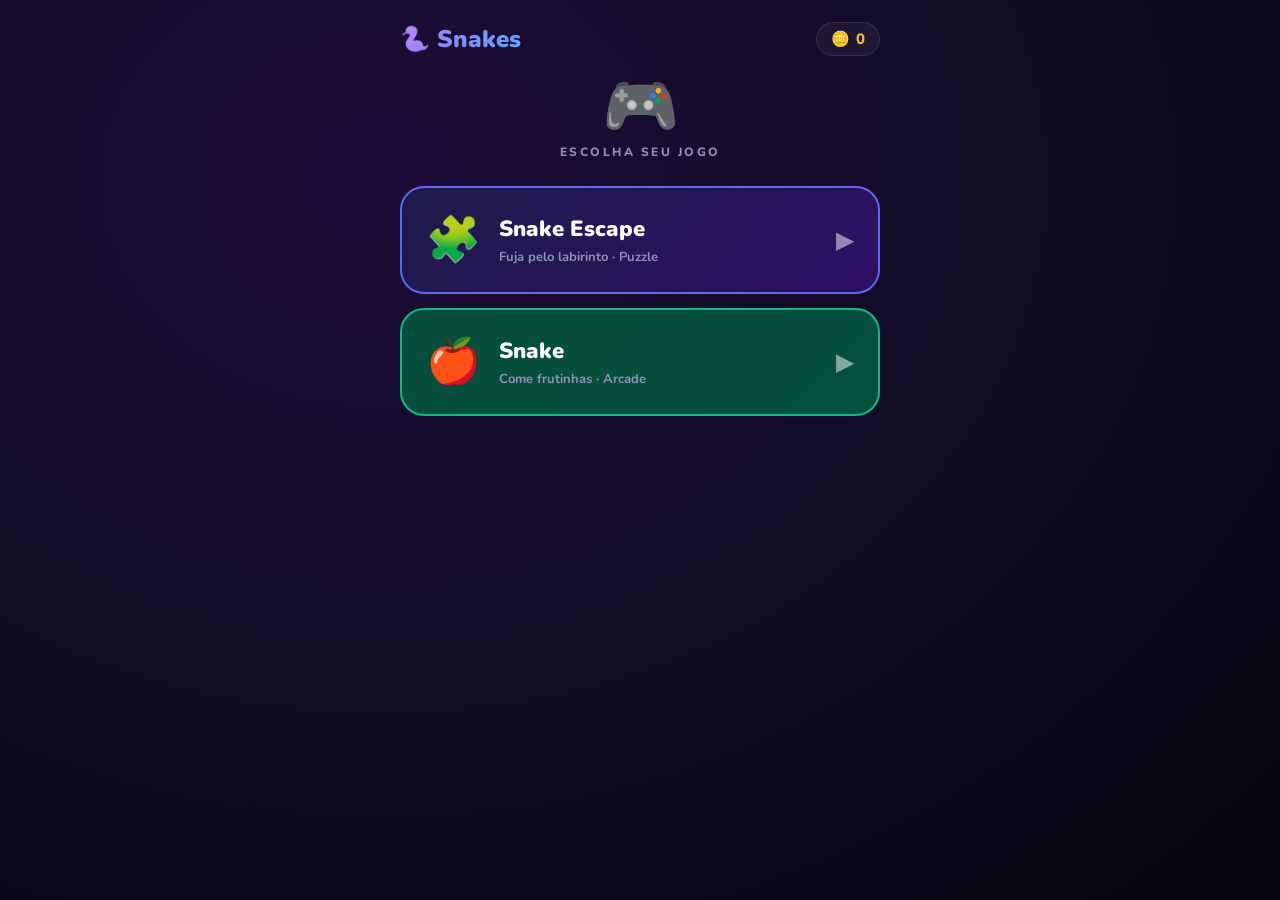
==== index.html @ 13ee48d3 "Add home screen + classic Snake arcade game New home screen with two game banners (Snake Escape puzz" ====
<!DOCTYPE html>
<html lang="pt-BR">
<head>
<meta charset="UTF-8">
<meta name="viewport" content="width=device-width, initial-scale=1, user-scalable=no">
<title>Snakes</title>
<link rel="preconnect" href="https://fonts.googleapis.com">
<link rel="stylesheet" href="https://fonts.googleapis.com/css2?family=Nunito:wght@700;800;900&display=swap">
<style>
*{margin:0;padding:0;box-sizing:border-box;-webkit-tap-highlight-color:transparent}
body{
  background:#0d0b1e;color:#fff;
  font-family:'Nunito',sans-serif;
  height:100dvh;display:flex;flex-direction:column;
  align-items:center;justify-content:flex-start;
  overflow:hidden;user-select:none;
}

/* ── HUD ──────────────────────────────────────────────────── */
#hud{
  width:100%;max-width:520px;
  display:flex;align-items:center;justify-content:space-between;
  padding:14px 18px 6px;
  background:linear-gradient(180deg,rgba(0,0,0,.35) 0%,transparent 100%);
}
#phase-lbl{font-size:13px;color:#9090b8;letter-spacing:1px;text-transform:uppercase;font-weight:800}
#phase-lbl b{color:#fff;font-size:18px;font-weight:900}
#timer-col{display:flex;flex-direction:column;align-items:center;gap:4px}
#timer{
  font-size:30px;font-weight:900;font-variant-numeric:tabular-nums;
  letter-spacing:2px;transition:color .3s;
  text-shadow:0 0 20px currentColor;
}
#timer.red{color:#e94560;animation:blink .5s infinite alternate}
@keyframes blink{to{opacity:.4}}
#tbar-bg{width:90px;height:5px;background:#ffffff18;border-radius:3px;overflow:hidden}
#tbar{height:5px;background:linear-gradient(90deg,#e94560,#ff6b6b);border-radius:3px;width:100%;transition:width 1s linear,background .5s;box-shadow:0 0 8px #e9456080}
.hud-btns{display:flex;gap:6px;align-items:center;}
.hud-btn{
  background:#ffffff0d;border:1.5px solid #ffffff18;color:#9090b8;
  border-radius:50%;width:38px;height:38px;font-size:17px;cursor:pointer;
  display:flex;align-items:center;justify-content:center;
  transition:all .15s;backdrop-filter:blur(4px);
}
.hud-btn:hover{background:#ffffff22;color:#fff;border-color:#ffffff44;}
.hud-btn:active{transform:scale(.88);}
#btn-restart:active{transform:rotate(-30deg) scale(.88);}
#btn-hint.on{background:#f39c12;border-color:#f39c12;color:#fff;box-shadow:0 0 12px #f39c1288;}

#canvas-wrap{
  flex:1;display:flex;align-items:center;justify-content:center;
  width:100%;padding:6px 12px 8px;
}
canvas{display:block;touch-action:none;border-radius:18px;box-shadow:0 8px 40px rgba(0,0,0,.6);}

/* ── Overlays ─────────────────────────────────────────────── */
.ov{
  position:fixed;inset:0;
  background:radial-gradient(ellipse at center,#1a1040ee 0%,#0a0818ee 100%);
  backdrop-filter:blur(12px);
  display:flex;flex-direction:column;align-items:center;justify-content:center;
  gap:14px;z-index:9;opacity:0;pointer-events:none;transition:opacity .35s;
}
.ov.show{opacity:1;pointer-events:all}
.ov-card{
  background:linear-gradient(145deg,#1e1a35,#141228);
  border:1px solid #ffffff14;border-radius:24px;
  padding:28px 36px;display:flex;flex-direction:column;align-items:center;gap:12px;
  box-shadow:0 20px 60px rgba(0,0,0,.5);min-width:260px;
}
.ov h2{font-size:36px;font-weight:900;text-shadow:0 2px 20px rgba(255,255,255,.2)}
.ov p{color:#9090b8;font-size:15px;font-weight:700}
.btn{
  background:linear-gradient(135deg,#e94560,#c73652);color:#fff;border:none;border-radius:30px;
  padding:13px 36px;font-size:16px;font-weight:800;letter-spacing:.5px;
  cursor:pointer;transition:transform .12s,box-shadow .15s;
  box-shadow:0 4px 20px #e9456055;
}
.btn:hover{box-shadow:0 6px 28px #e9456088;}
.btn:active{transform:scale(.94);}
.btn-gold{background:linear-gradient(135deg,#f39c12,#e67e22);box-shadow:0 4px 20px #f39c1255;}
.btn-gold:hover{box-shadow:0 6px 28px #f39c1288;}
.btn-ghost{
  background:#ffffff0d;border:1.5px solid #ffffff18;color:#9090b8;
  box-shadow:none;padding:11px 32px;
}
.btn-ghost:hover{background:#ffffff1a;color:#fff;}
#stars{font-size:40px;letter-spacing:8px;filter:drop-shadow(0 0 8px #f39c12);}
#win-coins-earned{font-size:22px;font-weight:900;color:#f39c12;min-height:28px;text-shadow:0 0 16px #f39c1288;}

/* ── Map Screen ─────────────────────────────────────────── */
#screen-map{
  position:fixed;inset:0;z-index:100;
  background:radial-gradient(ellipse at 25% 15%,#1e0d3a 0%,#0d0b1e 55%,#080612 100%);
  display:flex;flex-direction:column;overflow:hidden;
  transition:opacity .3s;
}
#screen-map.hidden{opacity:0;pointer-events:none;}
#map-header{
  display:flex;align-items:center;justify-content:space-between;
  padding:22px 20px 10px;flex-shrink:0;
}
#map-header h1{
  font-size:22px;font-weight:900;letter-spacing:1px;
  background:linear-gradient(135deg,#c084fc,#818cf8,#60a5fa);
  -webkit-background-clip:text;-webkit-text-fill-color:transparent;background-clip:text;
}
#coins-hud{
  display:flex;align-items:center;gap:6px;
  font-size:15px;font-weight:800;color:#fbbf24;
  background:#ffffff0d;border:1.5px solid #ffffff18;
  border-radius:20px;padding:6px 14px;backdrop-filter:blur(8px);
}
/* ── Phase cards (vertical stack) ───────────────────────── */
#map-phases{
  flex:1;display:flex;flex-direction:column;align-items:center;
  justify-content:flex-end;padding:8px 20px 0;gap:10px;overflow:hidden;
}

/* Current phase — big card */
.pc-current{
  width:100%;border-radius:22px;padding:24px 24px 20px;
  display:flex;align-items:center;gap:20px;
  border:2px solid transparent;position:relative;
  cursor:pointer;transition:transform .12s,box-shadow .2s;
  flex-shrink:0;
}
.pc-current:active{transform:scale(.97);}

/* Locked phases — smaller cards */
.pc-locked{
  width:94%;border-radius:18px;padding:16px 20px;
  display:flex;align-items:center;gap:16px;
  border:1.5px solid #ffffff0e;position:relative;
  background:#ffffff05;backdrop-filter:blur(4px);
  flex-shrink:0;opacity:.6;
}
.pc-locked2{width:88%;opacity:.35;}

/* Type colors */
.pc-sq{background:linear-gradient(135deg,#1e1b4b,#2e1065);border-color:#6366f1;}
.pc-sq.pc-current{box-shadow:0 0 32px #6366f144,0 12px 40px rgba(0,0,0,.5);}
.pc-hx{background:linear-gradient(135deg,#064e3b,#065040);border-color:#10b981;}
.pc-hx.pc-current{box-shadow:0 0 32px #10b98144,0 12px 40px rgba(0,0,0,.5);}
.pc-hxp{background:linear-gradient(135deg,#451a03,#713f12);border-color:#f97316;}
.pc-hxp.pc-current{box-shadow:0 0 32px #f9731644,0 12px 40px rgba(0,0,0,.5);}
.pc-tri{background:linear-gradient(135deg,#3b1f00,#5c3008);border-color:#d97706;}
.pc-tri.pc-current{border-color:#fbbf24;box-shadow:0 0 32px #fbbf2444,0 12px 40px rgba(0,0,0,.5);}
.pc-oct{background:linear-gradient(135deg,#042030,#063048);border-color:#0891b2;}
.pc-oct.pc-current{border-color:#22d3ee;box-shadow:0 0 32px #22d3ee44,0 12px 40px rgba(0,0,0,.5);}
.pc-ring{background:linear-gradient(135deg,#2d0a3e,#4a0f5e);border-color:#a855f7;}
.pc-ring.pc-current{border-color:#d946ef;box-shadow:0 0 32px #d946ef44,0 12px 40px rgba(0,0,0,.5);}
.pc-ring.pc-current{--glow:#d946ef55;animation:pcPulse 3s ease-in-out infinite;}

.pc-num{
  font-size:52px;font-weight:900;line-height:1;opacity:.95;
  text-shadow:0 2px 12px rgba(0,0,0,.4);flex-shrink:0;width:72px;text-align:center;
}
.pc-locked .pc-num,.pc-locked2 .pc-num{font-size:36px;width:52px;}
.pc-info{flex:1;display:flex;flex-direction:column;gap:6px;}
.pc-label{font-size:11px;font-weight:800;letter-spacing:2px;text-transform:uppercase;opacity:.6;}
.pc-name{font-size:20px;font-weight:900;}
.pc-locked .pc-name,.pc-locked2 .pc-name{font-size:16px;}
.pc-stars{font-size:16px;letter-spacing:4px;}
.pc-stars .s-on{color:#fbbf24;filter:drop-shadow(0 0 4px #fbbf24);}
.pc-stars .s-off{color:#ffffff18;}
.pc-chest{font-size:16px;margin-left:4px;filter:drop-shadow(0 0 4px #fbbf24);}
.pc-lock-icon{font-size:28px;opacity:.5;flex-shrink:0;}
.pc-type-badge{
  position:absolute;top:12px;right:14px;
  font-size:9px;font-weight:800;letter-spacing:2px;text-transform:uppercase;
  opacity:.4;
}

/* pulse on current */
@keyframes pcPulse{
  0%,100%{box-shadow:0 0 32px var(--glow),0 12px 40px rgba(0,0,0,.5)}
  50%{box-shadow:0 0 48px var(--glow),0 16px 48px rgba(0,0,0,.6)}
}
.pc-sq.pc-current{--glow:#6366f155;animation:pcPulse 3s ease-in-out infinite;}
.pc-hx.pc-current{--glow:#10b98155;animation:pcPulse 3s ease-in-out infinite;}
.pc-hxp.pc-current{--glow:#f9731655;animation:pcPulse 3s ease-in-out infinite;}
.pc-tri.pc-current{--glow:#fbbf2455;animation:pcPulse 3s ease-in-out infinite;}
.pc-oct.pc-current{--glow:#22d3ee55;animation:pcPulse 3s ease-in-out infinite;}

/* ── Play button ─────────────────────────────────────────── */
#btn-play-map{
  flex-shrink:0;width:calc(100% - 40px);max-width:480px;
  margin:10px 0 0;
  font-size:20px;font-weight:900;letter-spacing:2px;
  padding:16px;border-radius:20px;
  background:linear-gradient(135deg,#6366f1,#8b5cf6);
  box-shadow:0 4px 24px #6366f155;
  border:none;color:#fff;cursor:pointer;
  transition:transform .12s,box-shadow .15s;
  text-transform:uppercase;
}
#btn-play-map:active{transform:scale(.96);}
#btn-play-map:hover{box-shadow:0 6px 32px #6366f188;}

/* ── Hotbar placeholder ──────────────────────────────────── */
#map-hotbar{
  flex-shrink:0;height:70px;width:100%;
  display:flex;align-items:center;justify-content:center;gap:16px;
  padding:0 20px;
  border-top:1px solid #ffffff0c;
  background:#ffffff04;
}
.hotbar-btn{
  display:flex;flex-direction:column;align-items:center;gap:3px;
  cursor:pointer;opacity:.5;transition:opacity .15s;
  background:none;border:none;color:#fff;
}
.hotbar-btn:active{opacity:.8;}
.hotbar-btn .hb-icon{font-size:22px;}
.hotbar-btn .hb-label{font-size:9px;font-weight:700;letter-spacing:1px;text-transform:uppercase;}

/* ── Shop ─────────────────────────────────────────────────── */
#map-shop{display:none;} /* hidden for now, will be in hotbar */
.shop-row{display:flex;gap:10px;}
.shop-item{
  flex:1;border-radius:14px;padding:10px 8px;
  display:flex;flex-direction:column;align-items:center;gap:3px;
  cursor:pointer;border:1.5px solid #ffffff14;
  background:#ffffff08;
  transition:border-color .15s,transform .12s,box-shadow .15s;
}
.shop-item:active{transform:scale(.91);}
.shop-item.affordable{border-color:#fbbf24;box-shadow:0 0 12px #fbbf2433;}
.shop-item.broke{opacity:.35;cursor:default;pointer-events:none;}
.si-icon{font-size:20px;}
.si-name{font-size:10px;color:#9090b8;text-align:center;font-weight:700;}
.si-price{font-size:13px;font-weight:800;color:#fbbf24;}

/* ── Chest overlay ───────────────────────────────────────── */
#ov-chest{z-index:200;}
#chest-box{
  background:linear-gradient(145deg,#1e1a35,#141228);
  border:1px solid #ffffff14;border-radius:24px;
  padding:30px 44px 26px;display:flex;flex-direction:column;
  align-items:center;gap:12px;min-width:250px;
  box-shadow:0 24px 64px rgba(0,0,0,.6);
}
#chest-anim{font-size:72px;animation:chestPop .6s cubic-bezier(.175,.885,.32,1.275);}
@keyframes chestPop{
  0%{transform:scale(.15) rotate(-20deg);opacity:0}
  65%{transform:scale(1.2) rotate(8deg)}
  100%{transform:scale(1) rotate(0)}
}
#chest-reward{font-size:30px;font-weight:900;color:#fbbf24;text-shadow:0 0 20px #fbbf2488;}
#chest-sub{font-size:14px;color:#9090b8;font-weight:700;}

/* ── Coins in HUD ────────────────────────────────────────── */
#coins-game{font-size:12px;font-weight:800;color:#fbbf24;letter-spacing:.5px;}

/* ── Home Screen ──────────────────────────────────────────── */
#screen-home{
  position:fixed;inset:0;z-index:300;
  background:radial-gradient(ellipse at 30% 20%,#1e0d3a 0%,#0d0b1e 60%,#080612 100%);
  display:flex;flex-direction:column;align-items:center;
  padding:0 20px;overflow:hidden;transition:opacity .3s;
}
#screen-home.hidden{opacity:0;pointer-events:none;}
#home-header{
  width:100%;max-width:480px;
  display:flex;align-items:center;justify-content:space-between;
  padding:22px 0 0;
}
#home-header h1{
  font-size:24px;font-weight:900;
  background:linear-gradient(135deg,#c084fc,#818cf8,#60a5fa);
  -webkit-background-clip:text;-webkit-text-fill-color:transparent;background-clip:text;
}
#home-coins-disp{
  display:flex;align-items:center;gap:6px;
  font-size:15px;font-weight:800;color:#fbbf24;
  background:#ffffff0d;border:1.5px solid #ffffff18;
  border-radius:20px;padding:6px 14px;
}
#home-hero{
  display:flex;flex-direction:column;align-items:center;
  padding:20px 0 26px;gap:6px;
}
.hh-emoji{font-size:62px;line-height:1;}
#home-hero p{color:#9090b8;font-size:12px;font-weight:800;letter-spacing:2.5px;text-transform:uppercase;}
#home-games{width:100%;max-width:480px;display:flex;flex-direction:column;gap:14px;}
.game-banner{
  border-radius:24px;padding:22px 24px;
  display:flex;align-items:center;gap:18px;
  cursor:pointer;transition:transform .12s,box-shadow .2s;
  border:2px solid transparent;
}
.game-banner:active{transform:scale(.97);}
.gb-escape{background:linear-gradient(135deg,#1e1b4b,#2e1065);border-color:#6366f1;--glow:#6366f155;animation:pcPulse 3s ease-in-out infinite;}
.gb-classic{background:linear-gradient(135deg,#064e3b,#065040);border-color:#10b981;--glow:#10b98155;animation:pcPulse 3s ease-in-out infinite;}
.gb-icon{font-size:44px;flex-shrink:0;}
.gb-info{flex:1;}
.gb-name{font-size:22px;font-weight:900;margin-bottom:4px;}
.gb-desc{font-size:13px;color:#9090b8;font-weight:700;}
.gb-arrow{font-size:24px;opacity:.5;flex-shrink:0;}

/* ── Classic Snake ──────────────────────────────────────────── */
#screen-snake{
  position:fixed;inset:0;z-index:50;
  background:#060f06;
  display:flex;flex-direction:column;align-items:center;
}
#screen-snake.hidden{opacity:0;pointer-events:none;}
#cs-hud{
  width:100%;max-width:520px;
  display:flex;align-items:center;justify-content:space-between;
  padding:14px 18px 6px;
  background:linear-gradient(180deg,rgba(0,0,0,.35) 0%,transparent 100%);
  flex-shrink:0;
}
#cs-back{
  background:#ffffff0d;border:1.5px solid #ffffff18;color:#9090b8;
  border-radius:50%;width:38px;height:38px;font-size:17px;cursor:pointer;
  display:flex;align-items:center;justify-content:center;transition:all .15s;
}
#cs-back:active{background:#ffffff22;color:#fff;}
#cs-score-lbl{font-size:11px;color:#9090b8;letter-spacing:1px;font-weight:800;text-align:center;text-transform:uppercase;}
#cs-score-lbl b{color:#2ecc71;font-size:22px;font-weight:900;display:block;line-height:1.2;}
#cs-level-lbl{font-size:11px;color:#9090b8;font-weight:800;text-align:right;text-transform:uppercase;letter-spacing:1px;}
#cs-level-lbl b{color:#fff;font-size:20px;font-weight:900;display:block;line-height:1.2;}
#cs-canvas-wrap{flex:1;display:flex;align-items:center;justify-content:center;width:100%;padding:4px 12px;}
#cs-canvas{display:block;touch-action:none;border-radius:16px;box-shadow:0 8px 40px rgba(0,0,0,.7);}
#cs-dpad{
  flex-shrink:0;display:grid;
  grid-template-areas:'. up .' 'left . right' '. down .';
  grid-template-columns:repeat(3,54px);grid-template-rows:repeat(3,54px);
  gap:5px;margin-bottom:12px;
}
.dpad-btn{
  background:#ffffff0d;border:1.5px solid #ffffff18;color:#fff;
  border-radius:14px;font-size:22px;cursor:pointer;
  display:flex;align-items:center;justify-content:center;
  transition:background .08s,transform .08s;
  touch-action:manipulation;-webkit-user-select:none;user-select:none;
}
.dpad-btn:active{background:#2ecc7133;border-color:#2ecc71;transform:scale(.88);}
#dpad-up{grid-area:up;}#dpad-left{grid-area:left;}
#dpad-right{grid-area:right;}#dpad-down{grid-area:down;}
</style>
</head>
<body>

<div id="hud">
  <button id="btn-back" class="hud-btn" title="Voltar" style="flex-shrink:0">✕</button>
  <div id="timer-col">
    <div id="phase-lbl">Fase <b id="pnum">1</b></div>
    <div id="timer">2:00</div>
    <div id="tbar-bg"><div id="tbar"></div></div>
  </div>
  <div class="hud-btns">
    <button id="btn-hint"    class="hud-btn" title="Dica">💡</button>
    <button id="btn-undo"    class="hud-btn" title="Desfazer (🪙10)">↩</button>
    <button id="btn-restart" class="hud-btn" title="Reiniciar">↺</button>
  </div>
</div>

<div id="canvas-wrap"><canvas id="c"></canvas></div>

<div id="ov-win" class="ov">
  <div class="ov-card">
    <div id="stars">★★★</div>
    <h2>Escapou! 🐍</h2>
    <p id="win-msg">Todas as cobras fugiram!</p>
    <div id="win-coins-earned"></div>
    <button class="btn" id="btn-next">Próxima Fase ▶</button>
    <button class="btn btn-ghost" id="btn-map-win">◀ Mapa</button>
  </div>
</div>
<div id="ov-lose" class="ov">
  <div class="ov-card">
    <h2>⏱ Tempo!</h2>
    <p>As cobras ficaram presas...</p>
    <button class="btn btn-gold" id="btn-continue">⏱ +30s por 🪙 20</button>
    <p id="continue-msg" style="font-size:12px;color:#e94560;min-height:16px"></p>
    <button class="btn" id="btn-retry2">Tentar Novamente</button>
    <button class="btn btn-ghost" id="btn-map-lose">◀ Mapa</button>
  </div>
</div>

<!-- Mapa de Fases -->
<div id="screen-map" class="hidden">
  <div id="map-header">
    <h1>🐍 Snakes</h1>
    <div id="coins-hud">🪙 <span id="coins-map-val">0</span></div>
  </div>

  <div id="map-phases"></div>

  <button id="btn-play-map">▶ Jogar</button>

  <div id="map-shop"></div>

  <div id="map-hotbar">
    <button class="hotbar-btn" id="hb-home"><div class="hb-icon">🏠</div><div class="hb-label">Início</div></button>
    <button class="hotbar-btn" style="opacity:1"><div class="hb-icon">🗺️</div><div class="hb-label">Fases</div></button>
    <button class="hotbar-btn"><div class="hb-icon">🛒</div><div class="hb-label">Loja</div></button>
    <button class="hotbar-btn"><div class="hb-icon">🎪</div><div class="hb-label">Eventos</div></button>
  </div>
</div>

<!-- Home Screen -->
<div id="screen-home">
  <div id="home-header">
    <h1>🐍 Snakes</h1>
    <div id="home-coins-disp">🪙 <span id="home-coins-val">0</span></div>
  </div>
  <div id="home-hero">
    <div class="hh-emoji">🎮</div>
    <p>Escolha seu jogo</p>
  </div>
  <div id="home-games">
    <div class="game-banner gb-escape" id="banner-escape">
      <div class="gb-icon">🧩</div>
      <div class="gb-info">
        <div class="gb-name">Snake Escape</div>
        <div class="gb-desc">Fuja pelo labirinto · Puzzle</div>
      </div>
      <div class="gb-arrow">▶</div>
    </div>
    <div class="game-banner gb-classic" id="banner-classic">
      <div class="gb-icon">🍎</div>
      <div class="gb-info">
        <div class="gb-name">Snake</div>
        <div class="gb-desc">Come frutinhas · Arcade</div>
      </div>
      <div class="gb-arrow">▶</div>
    </div>
  </div>
</div>

<!-- Classic Snake -->
<div id="screen-snake" class="hidden">
  <div id="cs-hud">
    <button id="cs-back">✕</button>
    <div id="cs-score-lbl">Score<b id="cs-score-val">0</b></div>
    <div id="cs-level-lbl">Nível<b id="cs-level-val">1</b></div>
  </div>
  <div id="cs-canvas-wrap"><canvas id="cs-canvas"></canvas></div>
  <div id="cs-dpad">
    <button class="dpad-btn" id="dpad-up">▲</button>
    <button class="dpad-btn" id="dpad-left">◀</button>
    <button class="dpad-btn" id="dpad-right">▶</button>
    <button class="dpad-btn" id="dpad-down">▼</button>
  </div>
</div>
<div id="ov-cs-dead" class="ov" style="z-index:60">
  <div class="ov-card">
    <h2>💀 Morreu!</h2>
    <p id="cs-dead-msg">Score: 0</p>
    <div id="cs-dead-coins" style="font-size:22px;font-weight:900;color:#fbbf24;min-height:28px;text-shadow:0 0 16px #fbbf2488;"></div>
    <button class="btn" id="cs-btn-retry">Jogar Novamente</button>
    <button class="btn btn-ghost" id="cs-btn-home">◀ Menu</button>
  </div>
</div>

<!-- Baú -->
<div id="ov-chest" class="ov">
  <div id="chest-box">
    <div id="chest-anim">📦</div>
    <h2>Baú da Fase!</h2>
    <div id="chest-reward"></div>
    <div id="chest-sub"></div>
    <button class="btn" id="btn-chest-ok">Coletar 🎉</button>
  </div>
</div>

<script>
// ═══════════════════════════════════════════════════════════
// SAVE SYSTEM
// ═══════════════════════════════════════════════════════════
const SAVE={
  getCoins:()=>parseInt(localStorage.getItem('snake_coins')||'0'),
  setCoins:c=>localStorage.setItem('snake_coins',c),
  addCoins:n=>{SAVE.setCoins(SAVE.getCoins()+n);},

  getProgress:()=>JSON.parse(localStorage.getItem('snake_progress')||'{}'),
  setProgress:p=>localStorage.setItem('snake_progress',JSON.stringify(p)),

  getMaxPhase:()=>parseInt(localStorage.getItem('snake_phase')||'1'),
  setMaxPhase:p=>localStorage.setItem('snake_phase',p),

  getBonusTime:()=>parseInt(localStorage.getItem('snake_bonusTime')||'0'),
  setBonusTime:t=>localStorage.setItem('snake_bonusTime',t),
  useBonusTime:()=>{const t=SAVE.getBonusTime();SAVE.setBonusTime(0);return t;},
  addBonusTime:n=>{SAVE.setBonusTime(SAVE.getBonusTime()+n);},

  getHintTokens:()=>parseInt(localStorage.getItem('snake_hints')||'0'),
  setHintTokens:h=>localStorage.setItem('snake_hints',h),
  addHintTokens:n=>{SAVE.setHintTokens(SAVE.getHintTokens()+n);},
  useHintToken:()=>{const h=SAVE.getHintTokens();if(h<=0)return false;SAVE.setHintTokens(h-1);return true;},
};

// ═══════════════════════════════════════════════════════════
// MAP SCREEN
// ═══════════════════════════════════════════════════════════

function showHome(){
  clearInterval(G.timerH);
  clearInterval(CS.loop);CS.alive=false;
  hide('ov-win');hide('ov-lose');hide('ov-chest');hide('ov-cs-dead');
  document.getElementById('screen-map').classList.add('hidden');
  document.getElementById('screen-snake').classList.add('hidden');
  document.getElementById('screen-home').classList.remove('hidden');
  document.getElementById('home-coins-val').textContent=SAVE.getCoins();
}

function showMap(){
  clearInterval(G.timerH);
  hide('ov-win');hide('ov-lose');hide('ov-chest');
  buildMapScreen();
  document.getElementById('screen-home').classList.add('hidden');
  document.getElementById('screen-map').classList.remove('hidden');
}

function hideMap(){
  document.getElementById('screen-map').classList.add('hidden');
}

function phaseTypeClass(p){
  const block=Math.floor((p-1)/100);
  return ['sq','hx','tri','oct','ring'][block%5];
}
function phaseTypeName(p){
  const t=phaseTypeClass(p);
  return {sq:'Square',hx:'Hexagonal',tri:'Triangular',oct:'Octagonal',ring:'Ring'}[t];
}

function buildMapScreen(){
  const prog=SAVE.getProgress();
  const maxPhase=SAVE.getMaxPhase();
  const coins=SAVE.getCoins();

  document.getElementById('coins-map-val').textContent=coins;

  const container=document.getElementById('map-phases');
  container.innerHTML='';

  // Show: current phase (big) + up to 2 locked phases below
  const cur=maxPhase;

  // Current phase card
  const pdata=prog[cur]||{stars:0,chest:false};
  const stars=pdata.stars||0;
  const tc=phaseTypeClass(cur);
  const tn=phaseTypeName(cur);
  const starHTML='<span class="s-on">'+'★'.repeat(stars)+'</span>'
                +'<span class="s-off">'+'☆'.repeat(3-stars)+'</span>';
  const chestBadge=(stars===3&&!pdata.chest)?`<span class="pc-chest">📦</span>`:'';

  const curCard=document.createElement('div');
  curCard.className=`pc-current pc-${tc}`;
  curCard.innerHTML=`
    <div class="pc-num">${cur}</div>
    <div class="pc-info">
      <div class="pc-label">Fase atual</div>
      <div class="pc-name">${tn}</div>
      ${stars>0?`<div class="pc-stars">${starHTML}${chestBadge}</div>`:''}
    </div>
    <div class="pc-type-badge">${phaseTypeName(cur).toUpperCase()}</div>`;
  // i=2 primeiro (mais longe = topo), i=1 depois, current por último (base)
  for(let i=2;i>=1;i--){
    const p=cur+i;
    const tc2=phaseTypeClass(p);
    const tn2=phaseTypeName(p);
    const lockedCard=document.createElement('div');
    lockedCard.className=`pc-locked pc-${tc2}${i===2?' pc-locked2':''}`;
    lockedCard.innerHTML=`
      <div class="pc-num">${p}</div>
      <div class="pc-info">
        <div class="pc-label">Bloqueada</div>
        <div class="pc-name">${tn2}</div>
      </div>
      <div class="pc-lock-icon">🔒</div>`;
    container.appendChild(lockedCard);
  }
  container.appendChild(curCard);
}

function buyTime(){
  if(SAVE.getCoins()<25) return;
  SAVE.addCoins(-25);
  SAVE.addBonusTime(30);
  buildMapScreen();
  // Brief visual feedback
  const btn=document.getElementById('shop-time');
  btn.style.borderColor='#2ecc71';
  setTimeout(()=>btn.style.borderColor='',600);
}

function buyHint(){
  if(SAVE.getCoins()<15) return;
  SAVE.addCoins(-15);
  SAVE.addHintTokens(1);
  buildMapScreen();
  const btn=document.getElementById('shop-hint');
  btn.style.borderColor='#2ecc71';
  setTimeout(()=>btn.style.borderColor='',600);
}

// ═══════════════════════════════════════════════════════════
// CHEST
// ═══════════════════════════════════════════════════════════
const CHEST_REWARDS=[
  {type:'coins',amount:20,label:'+20 moedas',icon:'🪙'},
  {type:'coins',amount:30,label:'+30 moedas',icon:'🪙'},
  {type:'coins',amount:40,label:'+40 moedas',icon:'🪙🪙'},
  {type:'time', amount:30,label:'+30 segundos',icon:'⏱'},
  {type:'time', amount:60,label:'+60 segundos',icon:'⏱⏱'},
  {type:'hints',amount:2, label:'+2 dicas',icon:'💡'},
];

function openChest(phase){
  const reward=CHEST_REWARDS[Math.floor(Math.random()*CHEST_REWARDS.length)];

  // Apply reward
  if(reward.type==='coins') SAVE.addCoins(reward.amount);
  else if(reward.type==='time') SAVE.addBonusTime(reward.amount);
  else if(reward.type==='hints') SAVE.addHintTokens(reward.amount);

  // Mark chest as claimed
  const prog=SAVE.getProgress();
  if(prog[phase]) prog[phase].chest=true;
  SAVE.setProgress(prog);

  // Show popup
  document.getElementById('chest-anim').textContent='🎁';
  document.getElementById('chest-reward').textContent=reward.icon+' '+reward.label;
  document.getElementById('chest-sub').textContent='Recompensa desbloqueada!';
  show('ov-chest');
}

// ═══════════════════════════════════════════════════════════
// CONSTANTS
// ═══════════════════════════════════════════════════════════
const COLORS = [
  '#e74c3c','#3498db','#2ecc71','#f39c12','#9b59b6',
  '#1abc9c','#e67e22','#e91e63','#00bcd4','#ff5722',
  '#cddc39','#795548','#607d8b','#ff4081','#69f0ae',
  '#40c4ff','#ffd740','#ff6d00','#d500f9','#00e676',
];

function lerp(a,b,t){return a+(b-a)*t;}

const TYPE_BLOCK=100;
const GRID_TYPES=['square','hex','tri','oct','ring'];

function cfg(phase){
  if(phase<1) phase=1;
  const block=Math.floor((phase-1)/TYPE_BLOCK);
  const pos=(phase-1)%TYPE_BLOCK;       // 0-99 within block
  const t=pos/(TYPE_BLOCK-1);           // 0.0 → 1.0
  const tc=Math.sqrt(t);               // sqrt curve ≈ n scales linearly with phase
  const type=GRID_TYPES[block%GRID_TYPES.length];

  // Each block targets ~2 snakes at phase 1 → ~100 at phase 100
  let rows,cols;
  if(type==='tri'){
    cols=Math.round(lerp(8,36,tc));
    rows=Math.round(lerp(4,22,tc));
  } else if(type==='ring'){
    rows=Math.round(lerp(3,16,tc));   // rings
    cols=Math.round(lerp(8,50,tc));   // sectors
  } else if(type==='hex'){
    cols=Math.round(lerp(4,28,tc));
    rows=Math.round(lerp(3,28,tc));
  } else { // square, oct
    cols=Math.round(lerp(4,30,tc));
    rows=Math.round(lerp(4,26,tc));
  }

  const area=rows*cols;
  const density=lerp(0.12,0.70,tc);
  const avgBody=lerp(2.5,5.5,tc);
  const n=Math.max(2,Math.round(area*density/avgBody));
  const blMax=Math.round(lerp(3,10,tc));
  const flMax=Math.round(lerp(2,6,tc));
  return{rows,cols,n,bl:[2,Math.max(2,blMax)],fl:[2,Math.max(2,flMax)],type};
}

// ═══════════════════════════════════════════════════════════
// GRID HELPERS
// ═══════════════════════════════════════════════════════════
function sqNeighbors(r,c,R,C){
  return [[-1,0],[1,0],[0,-1],[0,1]]
    .map(([dr,dc])=>[r+dr,c+dc])
    .filter(([nr,nc])=>nr>=0&&nr<R&&nc>=0&&nc<C);
}
function hexNeighbors(r,c,R,C){
  const dirs=r%2===0?[[-1,-1],[-1,0],[0,-1],[0,1],[1,-1],[1,0]]:[[-1,0],[-1,1],[0,-1],[0,1],[1,0],[1,1]];
  return dirs.map(([dr,dc])=>[r+dr,c+dc]).filter(([nr,nc])=>nr>=0&&nr<R&&nc>=0&&nc<C);
}
function triNeighbors(r,c,R,C){
  const isUp=(r+c)%2===0;
  const res=[[r,c-1],[r,c+1]];
  if(isUp&&r+1<R) res.push([r+1,c]);
  if(!isUp&&r>0)  res.push([r-1,c]);
  return res.filter(([nr,nc])=>nc>=0&&nc<C);
}
function octNeighbors(r,c,R,C){
  return [[-1,-1],[-1,0],[-1,1],[0,-1],[0,1],[1,-1],[1,0],[1,1]]
    .map(([dr,dc])=>[r+dr,c+dc])
    .filter(([nr,nc])=>nr>=0&&nr<R&&nc>=0&&nc<C);
}
function ringNeighbors(r,c,R,C){
  // left/right wrap around (angular), up/down radial (no wrap)
  const res=[[r,(c-1+C)%C],[r,(c+1)%C]];
  if(r>0)   res.push([r-1,c]); // inner ring
  if(r<R-1) res.push([r+1,c]); // outer ring
  return res;
}
function neighbors(type,r,c,R,C){
  if(type==='hex') return hexNeighbors(r,c,R,C);
  if(type==='tri') return triNeighbors(r,c,R,C);
  if(type==='oct') return octNeighbors(r,c,R,C);
  if(type==='ring') return ringNeighbors(r,c,R,C);
  return sqNeighbors(r,c,R,C);
}
function maxDeg(type){return type==='hex'?6:type==='tri'?3:type==='oct'?8:4;}
function isBoundary(type,r,c,R,C){return neighbors(type,r,c,R,C).length<maxDeg(type);}
function allBoundary(type,R,C){
  if(type==='ring'){
    const b=[];
    for(let c=0;c<C;c++) b.push([R-1,c]); // only outer ring
    return b;
  }
  const b=[];
  for(let r=0;r<R;r++) for(let c=0;c<C;c++) if(isBoundary(type,r,c,R,C)) b.push([r,c]);
  return b;
}

// ═══════════════════════════════════════════════════════════
// CELL CENTERS & CANVAS SIZE
// ═══════════════════════════════════════════════════════════
function sqCenter(r,c,cs){return{x:c*cs+cs/2,y:r*cs+cs/2};}
function hexCenter(r,c,cs){
  const s=cs*0.52,w=s*Math.sqrt(3),h=s*2;
  return{x:c*w+(r%2)*(w/2)+w/2+2,y:r*h*.75+h/2+2};
}
function triCenter(r,c,cs){
  const h=cs*Math.sqrt(3)/2,isUp=(r+c)%2===0;
  return{x:c*cs/2+cs/2,y:r*h+(isUp?h*.62:h*.38)};
}
function ringInnerR(R,cs){return Math.max(cs*1.5, cs*R*0.4);}
function ringOffset(R,cs){return ringInnerR(R,cs)+R*cs+8;}
function ringCenter(r,c,cs){
  const R=G.rows,C=G.cols;
  const inner=ringInnerR(R,cs);
  const radius=inner+(r+0.5)*cs;
  const angle=(c+0.5)/C*2*Math.PI-Math.PI/2;
  const off=ringOffset(R,cs);
  return{x:off+radius*Math.cos(angle),y:off+radius*Math.sin(angle)};
}
function cellCenter(type,r,c,cs){
  if(type==='hex') return hexCenter(r,c,cs);
  if(type==='tri') return triCenter(r,c,cs);
  if(type==='ring') return ringCenter(r,c,cs);
  return sqCenter(r,c,cs); // square and oct both use square centers
}
function canvasSize(type,R,C,cs){
  if(type==='hex'){const s=cs*.52,w=s*Math.sqrt(3),h=s*2;return{w:C*w+w/2+4,h:R*h*.75+h/4+4};}
  if(type==='tri'){const h=cs*Math.sqrt(3)/2;return{w:(C+1)*cs/2+2,h:R*h+h+2};}
  if(type==='ring'){const off=ringOffset(R,cs);return{w:off*2,h:off*2};}
  return{w:C*cs,h:R*cs};
}
function drawGrid(ctx,type,R,C,cs){
  ctx.strokeStyle=type==='hex'?'rgba(100,255,100,0.07)':'rgba(255,255,255,0.07)';
  ctx.lineWidth=1;
  if(type==='square'||type==='rect'){
    for(let r=0;r<=R;r++){ctx.beginPath();ctx.moveTo(0,r*cs);ctx.lineTo(C*cs,r*cs);ctx.stroke();}
    for(let c=0;c<=C;c++){ctx.beginPath();ctx.moveTo(c*cs,0);ctx.lineTo(c*cs,R*cs);ctx.stroke();}
  } else if(type==='hex'){
    const s=cs*.52-1;
    for(let r=0;r<R;r++) for(let c=0;c<C;c++){
      const{x,y}=hexCenter(r,c,cs);
      ctx.beginPath();
      for(let i=0;i<6;i++){
        const a=Math.PI/3*i-Math.PI/6;
        i===0?ctx.moveTo(x+s*Math.cos(a),y+s*Math.sin(a)):ctx.lineTo(x+s*Math.cos(a),y+s*Math.sin(a));
      }
      ctx.closePath();ctx.stroke();
    }
  } else if(type==='tri'){
    const h=cs*Math.sqrt(3)/2;
    for(let r=0;r<R;r++) for(let c=0;c<C;c++){
      const isUp=(r+c)%2===0,bx=c*cs/2,by=r*h;
      ctx.beginPath();
      if(isUp){ctx.moveTo(bx,by+h);ctx.lineTo(bx+cs,by+h);ctx.lineTo(bx+cs/2,by);}
      else     {ctx.moveTo(bx,by); ctx.lineTo(bx+cs,by);  ctx.lineTo(bx+cs/2,by+h);}
      ctx.closePath();ctx.stroke();
    }
  } else if(type==='oct'){
    // Octagonal cells: squares with cut corners
    const t=cs*0.28;
    ctx.strokeStyle='rgba(100,200,255,0.07)';
    for(let r=0;r<R;r++) for(let c=0;c<C;c++){
      const x=c*cs,y=r*cs;
      ctx.beginPath();
      ctx.moveTo(x+t,y);    ctx.lineTo(x+cs-t,y);
      ctx.lineTo(x+cs,y+t); ctx.lineTo(x+cs,y+cs-t);
      ctx.lineTo(x+cs-t,y+cs); ctx.lineTo(x+t,y+cs);
      ctx.lineTo(x,y+cs-t); ctx.lineTo(x,y+t);
      ctx.closePath();ctx.stroke();
    }
  } else if(type==='ring'){
    const inner=ringInnerR(R,cs);
    const off=ringOffset(R,cs);
    ctx.strokeStyle='rgba(255,100,220,0.09)';
    ctx.lineWidth=1;
    for(let r=0;r<=R;r++){
      const rad=inner+r*cs;
      ctx.beginPath();ctx.arc(off,off,rad,0,2*Math.PI);ctx.stroke();
    }
    for(let c=0;c<C;c++){
      const angle=(c/C)*2*Math.PI-Math.PI/2;
      ctx.beginPath();
      ctx.moveTo(off+inner*Math.cos(angle),off+inner*Math.sin(angle));
      ctx.lineTo(off+(inner+R*cs)*Math.cos(angle),off+(inner+R*cs)*Math.sin(angle));
      ctx.stroke();
    }
  }
}

// ═══════════════════════════════════════════════════════════
// GENERATOR
// ═══════════════════════════════════════════════════════════
function rnd(a,b){return a+Math.floor(Math.random()*(b-a+1));}
function shuffle(a){for(let i=a.length-1;i>0;i--){const j=Math.floor(Math.random()*(i+1));[a[i],a[j]]=[a[j],a[i]];}return a;}
function key(r,c){return r*1000+c;}

function randomWalk(start,length,occ,type,R,C){
  const path=[start],vis=new Set([key(start[0],start[1])]);
  for(let i=1;i<length;i++){
    const[r,c]=path[path.length-1];
    const nbrs=shuffle(neighbors(type,r,c,R,C).filter(([nr,nc])=>!vis.has(key(nr,nc))&&!occ.has(key(nr,nc))));
    if(!nbrs.length) break;
    path.push(nbrs[0]);vis.add(key(nbrs[0][0],nbrs[0][1]));
  }
  return path;
}

function buildSnake(id,type,R,C,bodyOcc,bodyLen,futureLen){
  const boundary=allBoundary(type,R,C);

  for(let att=0;att<120;att++){
    const exits=boundary.filter(([r,c])=>!bodyOcc.has(key(r,c)));
    if(!exits.length) return null;
    const exitCell=exits[Math.floor(Math.random()*exits.length)];

    // Walk inward from exit: gives [exitCell, f1, ..., fN, headPos]
    const inward=randomWalk(exitCell,futureLen+bodyLen,bodyOcc,type,R,C);
    if(inward.length<bodyLen+1) continue;

    // Travel order: reverse = [deepTail ... headPos ... exitCell]
    const rail=[...inward].reverse();

    // Compute exit direction (for virtual cells past exitCell)
    const n=rail.length;
    const dr=rail[n-1][0]-rail[n-2][0],dc=rail[n-1][1]-rail[n-2][1];
    // Ring exits must be radial (dc===0) so virtual cells go off-grid
    if(type==='ring' && dc!==0) continue;
    for(let v=1;v<=bodyLen;v++) rail.push([rail[n-1][0]+dr*v,rail[n-1][1]+dc*v]);

    return{id,color:COLORS[id%COLORS.length],rail,bodyLen,headIdx:bodyLen-1,exited:false,_anim:null};
  }
  return null;
}

function bodyOf(sn){
  const s=Math.max(0,sn.headIdx-sn.bodyLen+1);
  return sn.rail.slice(s,sn.headIdx+1);
}
function isInGrid(r,c,R,C){return r>=0&&r<R&&c>=0&&c<C;}

function solvable(snakes,R,C){
  // Step-by-step greedy: advance ONE step per snake per iteration.
  // Avoids the "slide full path, corrupt state mid-way" bug.
  const n=snakes.length;
  const heads=[...snakes.map(s=>s.headIdx)];
  const exited=new Array(n).fill(false);

  function cellsOf(i){
    const hi=heads[i],bl=snakes[i].bodyLen,rail=snakes[i].rail;
    const cells=[];
    for(let j=Math.max(0,hi-bl+1);j<=hi;j++){
      const[r,c]=rail[j];
      if(isInGrid(r,c,R,C)) cells.push(key(r,c));
    }
    return cells;
  }
  function buildOcc(){
    const m=new Map();
    for(let i=0;i<n;i++){
      if(exited[i]) continue;
      for(const k of cellsOf(i)) m.set(k,i);
    }
    return m;
  }

  let progress=true;
  while(progress){
    progress=false;
    const occ=buildOcc();
    for(let i=0;i<n;i++){
      if(exited[i]) continue;
      const rail=snakes[i].rail;
      if(heads[i]>=rail.length-1){exited[i]=true;progress=true;continue;}
      const ni=heads[i]+1;
      const[nr,nc]=rail[ni];
      const free=!isInGrid(nr,nc,R,C)||!occ.has(key(nr,nc))||occ.get(key(nr,nc))===i;
      if(free){
        heads[i]=ni;
        if(heads[i]>=rail.length-1) exited[i]=true;
        progress=true;
      }
    }
  }
  return exited.every(Boolean);
}

function generateLevel(phase){
  const c=cfg(phase);
  const{rows:R,cols:C,n,bl,fl,type}=c;

  for(let attempt=0;attempt<60;attempt++){
    const snakes=[];
    const bodyOcc=new Set();
    let ok=true;

    for(let i=0;i<n;i++){
      const bodyLen=rnd(bl[0],bl[1]);
      const futureLen=rnd(fl[0],fl[1]);
      const sn=buildSnake(i,type,R,C,bodyOcc,bodyLen,futureLen);
      if(!sn){ok=false;break;}
      snakes.push(sn);
      for(const[r,c2] of bodyOf(sn)) bodyOcc.add(key(r,c2));
    }

    if(!ok) continue;
    if(solvable(snakes,R,C)){
      // A partir de 3 cobras exige pelo menos 1 bloqueio (puzzle real)
      if(n>=3){
        const occ=occMap(snakes);
        const hasBlock=snakes.some(sn=>{
          const ni=sn.headIdx+1;
          if(ni>=sn.rail.length) return false;
          const[nr,nc]=sn.rail[ni];
          if(!isInGrid(nr,nc,R,C)) return false;
          return occ.has(key(nr,nc))&&occ.get(key(nr,nc))!==sn.id;
        });
        if(!hasBlock) continue;
      }
      return{snakes,rows:R,cols:C,type,phase};
    }
  }

  // Fallback: 2 snakes no blocking
  return generateSimple(phase);
}

function generateSimple(phase){
  // Fallback: half the snakes, minimum lengths, no solvability check
  const c=cfg(phase);
  const{rows:R,cols:C,n,bl,fl,type}=c;
  const target=Math.max(3,Math.floor(n/2));
  const snakes=[];
  const occ=new Set();
  for(let i=0;i<target;i++){
    const sn=buildSnake(i,type,R,C,occ,bl[0],fl[0]);
    if(sn){snakes.push(sn);for(const[r,c2] of bodyOf(sn)) occ.add(key(r,c2));}
  }
  return{snakes,rows:R,cols:C,type,phase};
}

// ═══════════════════════════════════════════════════════════
// GAME STATE
// ═══════════════════════════════════════════════════════════

const G={
  canvas:null,ctx:null,
  snakes:[],rows:0,cols:0,type:'square',cs:60,
  phase:1,
  timer:120,timerMax:120,timerH:null,
  win:false,lose:false,
  flashId:-1,flashFrames:0,
  sliding:false,
  history:[],      // pilha de snapshots para undo
  showHint:false,
  particles:[],
  animLoop:false,  // RAF loop unificado para hints + partículas
};

// ═══════════════════════════════════════════════════════════
// START / LOAD
// ═══════════════════════════════════════════════════════════
function startPhase(phase){
  clearInterval(G.timerH);
  hide('ov-win');hide('ov-lose');

  const level=generateLevel(phase);
  G.snakes=level.snakes;
  G.rows=level.rows;G.cols=level.cols;G.type=level.type;
  G.phase=phase;G.win=false;G.lose=false;G.flashId=-1;G.chestPending=false;
  hideMap();

  G.sliding=false;
  G.history=[];G.showHint=false;G.particles=[];G.animLoop=false;
  document.getElementById('btn-hint').classList.remove('on');
  const bgMap={hex:'#070f07',tri:'#0f0a04',oct:'#040a10',square:'#0d0b1e',ring:'#0f0215'};
  document.body.style.background=bgMap[G.type]||'#0d0b1e';

  // Fit canvas (mínimo 16px por célula para manter legibilidade)
  const maxW=Math.min(window.innerWidth-28,520);
  const maxH=window.innerHeight-130;
  const BASE=68,MIN_CS=16;
  const raw=canvasSize(G.type,G.rows,G.cols,BASE);
  const scale=Math.min(maxW/raw.w,maxH/raw.h,1.5);
  G.cs=Math.max(MIN_CS,BASE*scale);
  const sz=canvasSize(G.type,G.rows,G.cols,G.cs);
  G.canvas.width=sz.w;G.canvas.height=sz.h;

  document.getElementById('pnum').textContent=phase;
  const glbl=document.getElementById('grid-lbl');if(glbl) glbl.textContent=G.type;

  const bonus=SAVE.useBonusTime();
  G.timer=120+bonus;G.timerMax=120+bonus;
  updateCoinsHUD();
  updateTimerUI();
  G.timerH=setInterval(tick,1000);
  render();
}

function tick(){
  if(G.win||G.lose) return;
  G.timer=Math.max(0,G.timer-1);
  updateTimerUI();
  if(G.timer===0){clearInterval(G.timerH);G.lose=true;show('ov-lose');}
}
function updateTimerUI(){
  const m=Math.floor(G.timer/60),s=G.timer%60;
  const el=document.getElementById('timer');
  el.textContent=`${m}:${String(s).padStart(2,'0')}`;
  el.classList.toggle('red',G.timer<=20);
  const bar=document.getElementById('tbar');
  bar.style.width=(G.timer/G.timerMax*100)+'%';
  bar.style.background=G.timer/G.timerMax>.4?'#e94560':'#ff9f1c';
}

// ═══════════════════════════════════════════════════════════
// INPUT
// ═══════════════════════════════════════════════════════════
function onTap(e){
  e.preventDefault();
  if(G.win||G.lose||G.sliding) return;
  const rect=G.canvas.getBoundingClientRect();
  const sx=G.canvas.width/rect.width,sy=G.canvas.height/rect.height;
  const touch=e.touches?e.touches[0]:e;
  const px=(touch.clientX-rect.left)*sx,py=(touch.clientY-rect.top)*sy;

  let minD=Infinity,hit=null;
  for(const sn of G.snakes){
    if(sn.exited) continue;
    for(const[r,c] of bodyOf(sn)){
      const pt=cellCenter(G.type,r,c,G.cs);
      const d=Math.hypot(pt.x-px,pt.y-py);
      if(d<minD){minD=d;hit=sn;}
    }
  }
  if(hit&&minD<G.cs*.8){
    G.history.push(G.snakes.map(sn=>({id:sn.id,headIdx:sn.headIdx,exited:sn.exited})));
    G.showHint=false;
    document.getElementById('btn-hint').classList.remove('on');
    G.sliding=true;
    slideAll(hit);
  }
}

function occMap(arr){
  const m=new Map();
  for(const sn of (arr||G.snakes)){
    if(sn.exited) continue;
    for(const[r,c] of bodyOf(sn)) m.set(key(r,c),sn.id);
  }
  return m;
}

// Desliza a cobra até sair ou bater em outra
function slideAll(sn){
  if(sn.exited){G.sliding=false;return;}
  const ni=sn.headIdx+1;
  if(ni>=sn.rail.length){
    sn.exited=true;G.sliding=false;
    const last=sn.rail.slice().reverse().find(([r,c])=>isInGrid(r,c,G.rows,G.cols));
    if(last){const ep=ptOf(last);emitParticles(ep.x,ep.y,sn.color);}
    checkWin();render();return;
  }

  const[nr,nc]=sn.rail[ni];
  const off=!isInGrid(nr,nc,G.rows,G.cols);
  const occ=occMap();
  const k=key(nr,nc);

  if(!off&&occ.has(k)&&occ.get(k)!==sn.id){
    // Bloqueada por outra cobra
    G.sliding=false;
    flash(sn.id);
    return;
  }

  animateStep(sn,ni,()=>slideAll(sn));
}

function animateStep(sn,ni,onDone){
  const FRAMES=12;
  const from=ptOf(sn.rail[sn.headIdx]);
  const to=ptOf(sn.rail[ni]);
  let f=0;
  sn._anim={from,to,t:0};

  function frame(){
    f++;
    sn._anim.t=ease(f/FRAMES);
    render();
    if(f<FRAMES){
      requestAnimationFrame(frame);
    } else {
      sn._anim=null;
      sn.headIdx=ni;
      render();
      if(onDone) onDone();
    }
  }
  requestAnimationFrame(frame);
}

function ptOf([r,c]){return cellCenter(G.type,r,c,G.cs);}
function ease(t){return 1-Math.pow(1-t,3);}

function flash(id){
  G.flashId=id;G.flashFrames=12;
  function fr(){
    G.flashFrames--;render();
    if(G.flashFrames>0) requestAnimationFrame(fr);
    else G.flashId=-1;
  }
  requestAnimationFrame(fr);
}

function checkWin(){
  if(G.snakes.every(s=>s.exited)){
    clearInterval(G.timerH);G.win=true;G.showHint=false;
    const t=G.timer;
    const stars=getStars(t,G.timerMax);

    // Save best stars, unlock next phase
    const prog=SAVE.getProgress();
    const prev=prog[G.phase]||{stars:0,chest:false};
    prog[G.phase]={stars:Math.max(prev.stars,stars),chest:prev.chest};
    SAVE.setProgress(prog);
    if(G.phase>=SAVE.getMaxPhase()) SAVE.setMaxPhase(G.phase+1);

    // Coins reward
    const coinsEarned=[0,5,10,20][stars];
    SAVE.addCoins(coinsEarned);
    updateCoinsHUD();

    G.chestPending=stars===3&&!prev.chest;

    // Update overlay
    document.getElementById('stars').textContent='★'.repeat(stars)+'☆'.repeat(3-stars);
    document.getElementById('win-msg').textContent=
      `Sobrou ${Math.floor(t/60)}:${String(t%60).padStart(2,'0')}`;
    document.getElementById('win-coins-earned').textContent=
      coinsEarned?`+${coinsEarned} 🪙`:'';

    setTimeout(()=>show('ov-win'),500);
  }
}

function updateCoinsHUD(){
  const c=SAVE.getCoins();
  const cg=document.getElementById('coins-game');if(cg) cg.textContent='🪙 '+c;
}

// ── Estrelas ───────────────────────────────────────────────
function getStars(t,max){
  if(t>max*.75) return 3;
  if(t>max*.33) return 2;
  return 1;
}

// ── Undo ───────────────────────────────────────────────────
function undo(){
  if(G.sliding||!G.history.length) return;
  if(SAVE.getCoins()<10){flashUndoBtn();return;}
  SAVE.addCoins(-10);
  updateCoinsHUD();
  const snap=G.history.pop();
  for(const s of snap){
    const sn=G.snakes.find(x=>x.id===s.id);
    if(sn){sn.headIdx=s.headIdx;sn.exited=s.exited;sn._anim=null;}
  }
  G.win=false;
  render();
}
function flashUndoBtn(){
  const btn=document.getElementById('btn-undo');
  btn.style.borderColor='#e94560';btn.style.color='#e94560';
  setTimeout(()=>{btn.style.borderColor='';btn.style.color='';},600);
}

// ── Hint ───────────────────────────────────────────────────
function toggleHint(){
  G.showHint=!G.showHint;
  document.getElementById('btn-hint').classList.toggle('on',G.showHint);
  if(G.showHint) ensureAnimLoop();
  else render();
}

function getUnblockedSnakes(){
  const occ=occMap();
  return G.snakes.filter(sn=>{
    if(sn.exited) return false;
    const ni=sn.headIdx+1;
    if(ni>=sn.rail.length) return true;
    const[nr,nc]=sn.rail[ni];
    if(!isInGrid(nr,nc,G.rows,G.cols)) return true;
    return !occ.has(key(nr,nc))||occ.get(key(nr,nc))===sn.id;
  });
}

function drawHintGlow(sn){
  const{ctx,type,cs}=G;
  const cells=bodyOf(sn);
  if(!cells.length) return;
  const head=cellCenter(type,cells[cells.length-1][0],cells[cells.length-1][1],cs);
  const pulse=0.5+0.5*Math.sin(Date.now()/220);
  ctx.save();
  // Anel pulsante ao redor da cabeça
  ctx.strokeStyle=sn.color;
  ctx.lineWidth=3;
  ctx.globalAlpha=(0.4+0.5*pulse);
  ctx.beginPath();ctx.arc(head.x,head.y,cs*.6,0,Math.PI*2);ctx.stroke();
  // Rail à frente iluminado
  const ahead=sn.rail.slice(sn.headIdx).filter(([r,c])=>isInGrid(r,c,G.rows,G.cols))
    .map(([r,c])=>cellCenter(type,r,c,cs));
  if(ahead.length>1){
    ctx.strokeStyle=sn.color;
    ctx.lineWidth=cs*.18;ctx.lineCap='round';ctx.lineJoin='round';
    ctx.globalAlpha=0.25+0.2*pulse;
    ctx.beginPath();ctx.moveTo(ahead[0].x,ahead[0].y);
    for(let i=1;i<ahead.length;i++) ctx.lineTo(ahead[i].x,ahead[i].y);
    ctx.stroke();
  }
  ctx.globalAlpha=1;
  ctx.restore();
}

// ── Partículas ─────────────────────────────────────────────
function emitParticles(x,y,color){
  for(let i=0;i<18;i++){
    const a=Math.random()*Math.PI*2;
    const spd=1.5+Math.random()*4;
    G.particles.push({x,y,vx:Math.cos(a)*spd,vy:Math.sin(a)*spd-1.5,color,life:1,r:2+Math.random()*5});
  }
  ensureAnimLoop();
}

function updateParticles(){
  for(let i=G.particles.length-1;i>=0;i--){
    const p=G.particles[i];
    p.x+=p.vx;p.y+=p.vy;p.vy+=0.18;p.life-=0.032;
    if(p.life<=0) G.particles.splice(i,1);
  }
}

function drawParticles(ctx){
  for(const p of G.particles){
    ctx.globalAlpha=p.life*p.life;
    ctx.fillStyle=p.color;
    ctx.beginPath();ctx.arc(p.x,p.y,p.r*p.life,0,Math.PI*2);ctx.fill();
  }
  ctx.globalAlpha=1;
}

// RAF loop unificado (hints + partículas)
function ensureAnimLoop(){
  if(G.animLoop) return;
  G.animLoop=true;
  (function loop(){
    const active=(G.showHint&&!G.win&&!G.lose)||G.particles.length>0;
    if(!active){G.animLoop=false;return;}
    render();
    requestAnimationFrame(loop);
  })();
}

// ═══════════════════════════════════════════════════════════
// RENDERER
// ═══════════════════════════════════════════════════════════
function render(){
  const{ctx,canvas,type,rows,cols,cs}=G;
  ctx.clearRect(0,0,canvas.width,canvas.height);

  // Radial gradient background
  const cx=canvas.width/2,cy=canvas.height/2;
  const grad=ctx.createRadialGradient(cx,cy*.7,0,cx,cy,Math.max(canvas.width,canvas.height)*.7);
  if(type==='hex'){
    grad.addColorStop(0,'#0d2218');grad.addColorStop(1,'#060e0a');
  } else if(type==='tri'){
    grad.addColorStop(0,'#1a1005');grad.addColorStop(1,'#0a0602');
  } else if(type==='oct'){
    grad.addColorStop(0,'#051520');grad.addColorStop(1,'#020810');
  } else if(type==='ring'){
    grad.addColorStop(0,'#1a0520');grad.addColorStop(1,'#08020f');
  } else {
    grad.addColorStop(0,'#171130');grad.addColorStop(1,'#08060f');
  }
  ctx.fillStyle=grad;
  ctx.fillRect(0,0,canvas.width,canvas.height);

  drawGrid(ctx,type,rows,cols,cs);
  for(const sn of G.snakes) if(!sn.exited) drawRail(sn);
  if(G.showHint) for(const sn of getUnblockedSnakes()) drawHintGlow(sn);
  for(const sn of G.snakes) if(!sn.exited) drawSnake(sn);
  updateParticles();
  drawParticles(ctx);
}

function drawRail(sn){
  const{ctx,type,cs}=G;
  const pts=sn.rail.filter(([r,c])=>isInGrid(r,c,G.rows,G.cols)).map(([r,c])=>cellCenter(type,r,c,cs));
  if(pts.length<2) return;
  // Dashed subtle rail
  ctx.save();
  ctx.setLineDash([cs*.08,cs*.14]);
  ctx.strokeStyle=sn.color+'28';ctx.lineWidth=cs*.14;ctx.lineCap='round';ctx.lineJoin='round';
  ctx.beginPath();ctx.moveTo(pts[0].x,pts[0].y);
  for(let i=1;i<pts.length;i++) ctx.lineTo(pts[i].x,pts[i].y);
  ctx.stroke();
  ctx.setLineDash([]);
  ctx.restore();
}

function drawSnake(sn){
  const{ctx,type,cs}=G;
  const cells=bodyOf(sn);
  if(!cells.length) return;

  const r=cs*0.28;
  const isFlash=G.flashId===sn.id&&G.flashFrames%2===0;
  const color=isFlash?'#ff4444':sn.color;
  const n=cells.length;

  const pts=cells.map(([row,c])=>cellCenter(type,row,c,cs));
  if(sn._anim){
    const{from,to,t}=sn._anim;
    pts[pts.length-1]={x:from.x+(to.x-from.x)*t,y:from.y+(to.y-from.y)*t};
  }

  // ── Glow: single stroke path (one shape, zero overlap artifacts) ──
  ctx.save();
  ctx.globalAlpha=0.13;
  ctx.strokeStyle=color;
  ctx.lineWidth=r*3.8;ctx.lineCap='round';ctx.lineJoin='round';
  drawPath(ctx,pts);
  ctx.restore();

  // ── Dark outline (solid beads — overlaps invisible same color) ──
  ctx.fillStyle='rgba(0,0,0,0.42)';
  beadFill(ctx,pts,r+2.5);

  // ── Body (solid beads — overlaps invisible) ──
  ctx.fillStyle=color;
  beadFill(ctx,pts,r);

  // ── Head (gradient, bigger) ──
  const head=pts[n-1];
  const headGrad=ctx.createRadialGradient(head.x-r*.3,head.y-r*.35,0,head.x,head.y,r*1.35);
  headGrad.addColorStop(0,lighten(color,55));
  headGrad.addColorStop(1,color);
  ctx.fillStyle=headGrad;
  ctx.beginPath();ctx.arc(head.x,head.y,r*1.3,0,Math.PI*2);ctx.fill();
  ctx.strokeStyle='rgba(0,0,0,0.4)';ctx.lineWidth=2.5;
  ctx.beginPath();ctx.arc(head.x,head.y,r*1.3,0,Math.PI*2);ctx.stroke();

  // ── Eyes ──
  const dir=n>1?{x:head.x-pts[n-2].x,y:head.y-pts[n-2].y}:{x:1,y:0};
  const dl=Math.hypot(dir.x,dir.y)||1;
  const ex=-dir.y/dl,ey=dir.x/dl;
  drawEye(ctx,head.x+ex*r*.5,head.y+ey*r*.5,r*.3);
  drawEye(ctx,head.x-ex*r*.5,head.y-ey*r*.5,r*.3);
}

// Circles at each point + rect connectors — no diagonal artifacts at corners
function beadFill(ctx,pts,r){
  for(let i=0;i<pts.length;i++){
    ctx.beginPath();ctx.arc(pts[i].x,pts[i].y,r,0,Math.PI*2);ctx.fill();
    if(i<pts.length-1) beadConnect(ctx,pts[i],pts[i+1],r);
  }
}
function beadConnect(ctx,p1,p2,r){
  const dx=p2.x-p1.x,dy=p2.y-p1.y,len=Math.hypot(dx,dy);
  if(!len) return;
  const nx=-dy/len*r,ny=dx/len*r;
  ctx.beginPath();
  ctx.moveTo(p1.x+nx,p1.y+ny);ctx.lineTo(p2.x+nx,p2.y+ny);
  ctx.lineTo(p2.x-nx,p2.y-ny);ctx.lineTo(p1.x-nx,p1.y-ny);
  ctx.closePath();ctx.fill();
}

function lighten(hex,amt){
  const n=parseInt(hex.replace('#',''),16);
  const r=Math.min(255,(n>>16)+amt);
  const g=Math.min(255,((n>>8)&0xff)+amt);
  const b=Math.min(255,(n&0xff)+amt);
  return `rgb(${r},${g},${b})`;
}

function drawPath(ctx,pts){
  ctx.beginPath();ctx.moveTo(pts[0].x,pts[0].y);
  for(let i=1;i<pts.length;i++) ctx.lineTo(pts[i].x,pts[i].y);
  ctx.stroke();
}

function drawEye(ctx,x,y,r){
  // White sclera
  ctx.fillStyle='#fff';
  ctx.beginPath();ctx.arc(x,y,r,0,Math.PI*2);ctx.fill();
  // Pupil
  ctx.fillStyle='#111';
  ctx.beginPath();ctx.arc(x+r*.18,y+r*.12,r*.55,0,Math.PI*2);ctx.fill();
  // Shine
  ctx.fillStyle='rgba(255,255,255,.85)';
  ctx.beginPath();ctx.arc(x-r*.05,y-r*.15,r*.22,0,Math.PI*2);ctx.fill();
}

// ═══════════════════════════════════════════════════════════
// OVERLAY HELPERS
// ═══════════════════════════════════════════════════════════
function show(id){document.getElementById(id).classList.add('show');}
function hide(id){document.getElementById(id).classList.remove('show');}

// ═══════════════════════════════════════════════════════════
// CLASSIC SNAKE
// ═══════════════════════════════════════════════════════════
const CS={
  canvas:null,ctx:null,
  snake:[],dir:{x:1,y:0},nextDir:{x:1,y:0},
  fruit:{r:0,c:0},
  score:0,coinsEarned:0,level:1,fruitsThisLevel:0,
  alive:false,loop:null,
  COLS:20,ROWS:20,cs:0,
};
const CS_COLORS=['#2ecc71','#3498db','#e74c3c','#f39c12','#9b59b6','#1abc9c','#e67e22','#e91e63'];

function csInterval(){return Math.max(75,200-CS.level*12);}

function startClassic(){
  document.getElementById('screen-home').classList.add('hidden');
  document.getElementById('screen-snake').classList.remove('hidden');
  hide('ov-cs-dead');

  const maxW=Math.min(window.innerWidth-24,520);
  const maxH=window.innerHeight-200;
  CS.cs=Math.max(12,Math.floor(Math.min(maxW,maxH)/CS.COLS));
  CS.canvas.width=CS.COLS*CS.cs;CS.canvas.height=CS.ROWS*CS.cs;

  CS.score=0;CS.coinsEarned=0;CS.level=1;CS.fruitsThisLevel=0;CS.alive=true;
  CS.dir={x:1,y:0};CS.nextDir={x:1,y:0};
  const mid=Math.floor(CS.ROWS/2);
  CS.snake=[{r:mid,c:5},{r:mid,c:4},{r:mid,c:3}];
  csSpawnFruit();updateCSHUD();
  clearInterval(CS.loop);
  CS.loop=setInterval(classicTick,csInterval());
  csAnimLoop();
}

function classicTick(){
  if(!CS.alive) return;
  CS.dir={...CS.nextDir};
  const head=CS.snake[0];
  const nr=head.r+CS.dir.y,nc=head.c+CS.dir.x;
  if(nr<0||nr>=CS.ROWS||nc<0||nc>=CS.COLS){csDead();return;}
  if(CS.snake.some(s=>s.r===nr&&s.c===nc)){csDead();return;}
  const ate=nr===CS.fruit.r&&nc===CS.fruit.c;
  CS.snake.unshift({r:nr,c:nc});
  if(!ate){CS.snake.pop();}
  else{
    CS.score++;
    const coins=Math.max(1,Math.round(1+CS.level*0.5));
    SAVE.addCoins(coins);CS.coinsEarned+=coins;
    CS.fruitsThisLevel++;
    if(CS.fruitsThisLevel>=5+CS.level){
      CS.fruitsThisLevel=0;CS.level++;
      clearInterval(CS.loop);CS.loop=setInterval(classicTick,csInterval());
    }
    csSpawnFruit();updateCSHUD();
  }
}

function csDead(){
  CS.alive=false;clearInterval(CS.loop);
  document.getElementById('cs-dead-msg').textContent=`Score: ${CS.score} · Nível ${CS.level}`;
  document.getElementById('cs-dead-coins').textContent=`+${CS.coinsEarned} 🪙 ganhos!`;
  setTimeout(()=>show('ov-cs-dead'),400);
}

function csSpawnFruit(){
  const occ=new Set(CS.snake.map(s=>s.r*1000+s.c));
  let r,c;
  do{r=Math.floor(Math.random()*CS.ROWS);c=Math.floor(Math.random()*CS.COLS);}
  while(occ.has(r*1000+c));
  CS.fruit={r,c};
}

function updateCSHUD(){
  document.getElementById('cs-score-val').textContent=CS.score;
  document.getElementById('cs-level-val').textContent=CS.level;
}

function csSetDir(dx,dy){
  if(dx===-CS.dir.x&&dy===-CS.dir.y) return;
  CS.nextDir={x:dx,y:dy};
}

function csAnimLoop(){
  if(document.getElementById('screen-snake').classList.contains('hidden')) return;
  renderClassic();
  requestAnimationFrame(csAnimLoop);
}

function renderClassic(){
  const{ctx,canvas,cs,ROWS,COLS,snake,fruit,dir,level}=CS;
  if(!canvas||!ctx) return;
  ctx.clearRect(0,0,canvas.width,canvas.height);

  // Background
  const bg=ctx.createRadialGradient(canvas.width/2,canvas.height*.5,0,canvas.width/2,canvas.height/2,Math.max(canvas.width,canvas.height)*.7);
  bg.addColorStop(0,'#0d2218');bg.addColorStop(1,'#060e0a');
  ctx.fillStyle=bg;ctx.fillRect(0,0,canvas.width,canvas.height);

  // Grid
  ctx.strokeStyle='rgba(255,255,255,0.04)';ctx.lineWidth=1;
  for(let r=0;r<=ROWS;r++){ctx.beginPath();ctx.moveTo(0,r*cs);ctx.lineTo(COLS*cs,r*cs);ctx.stroke();}
  for(let c=0;c<=COLS;c++){ctx.beginPath();ctx.moveTo(c*cs,0);ctx.lineTo(c*cs,ROWS*cs);ctx.stroke();}

  // Fruit (pulsing glow)
  const fx=fruit.c*cs+cs/2,fy=fruit.r*cs+cs/2,fr=cs*0.3;
  const pulse=0.85+0.15*Math.sin(Date.now()/250);
  ctx.save();
  ctx.shadowColor='#e74c3c';ctx.shadowBlur=cs*pulse;
  const fg=ctx.createRadialGradient(fx-fr*.3,fy-fr*.3,0,fx,fy,fr*1.1);
  fg.addColorStop(0,'#ff6b6b');fg.addColorStop(1,'#c0392b');
  ctx.fillStyle=fg;
  ctx.beginPath();ctx.arc(fx,fy,fr*pulse,0,Math.PI*2);ctx.fill();
  ctx.shadowBlur=0;
  ctx.fillStyle='rgba(255,255,255,.55)';
  ctx.beginPath();ctx.arc(fx-fr*.25,fy-fr*.3,fr*.25,0,Math.PI*2);ctx.fill();
  ctx.restore();

  if(!snake.length) return;
  const color=CS_COLORS[(level-1)%CS_COLORS.length];
  const bead=cs*0.3;
  const pts=snake.map(s=>({x:s.c*cs+cs/2,y:s.r*cs+cs/2}));

  // Glow
  ctx.save();ctx.globalAlpha=0.13;
  ctx.strokeStyle=color;ctx.lineWidth=bead*3.6;ctx.lineCap='round';ctx.lineJoin='round';
  ctx.beginPath();ctx.moveTo(pts[0].x,pts[0].y);
  for(let i=1;i<pts.length;i++) ctx.lineTo(pts[i].x,pts[i].y);
  ctx.stroke();ctx.restore();

  // Outline + body
  ctx.fillStyle='rgba(0,0,0,0.4)';beadFill(ctx,pts,bead+2.2);
  ctx.fillStyle=color;beadFill(ctx,pts,bead);

  // Head
  const head=pts[0];
  const hg=ctx.createRadialGradient(head.x-bead*.3,head.y-bead*.3,0,head.x,head.y,bead*1.3);
  hg.addColorStop(0,lighten(color,55));hg.addColorStop(1,color);
  ctx.fillStyle=hg;
  ctx.beginPath();ctx.arc(head.x,head.y,bead*1.3,0,Math.PI*2);ctx.fill();
  ctx.strokeStyle='rgba(0,0,0,.4)';ctx.lineWidth=2;
  ctx.beginPath();ctx.arc(head.x,head.y,bead*1.3,0,Math.PI*2);ctx.stroke();

  // Eyes perpendicular to direction
  const dl=Math.hypot(dir.x,dir.y)||1;
  const ex=-dir.y/dl,ey=dir.x/dl;
  drawEye(ctx,head.x+ex*bead*.5,head.y+ey*bead*.5,bead*.3);
  drawEye(ctx,head.x-ex*bead*.5,head.y-ey*bead*.5,bead*.3);
}

// ═══════════════════════════════════════════════════════════
// BOOT
// ═══════════════════════════════════════════════════════════
window.addEventListener('DOMContentLoaded',()=>{
  G.canvas=document.getElementById('c');
  G.ctx=G.canvas.getContext('2d');
  CS.canvas=document.getElementById('cs-canvas');
  CS.ctx=CS.canvas.getContext('2d');

  G.canvas.addEventListener('click',onTap);
  G.canvas.addEventListener('touchstart',onTap,{passive:false});

  document.getElementById('btn-next')   .addEventListener('click',()=>{hide('ov-win');startPhase(G.phase+1);});
  document.getElementById('btn-retry2') .addEventListener('click',()=>startPhase(G.phase));
  document.getElementById('btn-restart').addEventListener('click',()=>startPhase(G.phase));
  document.getElementById('btn-hint')   .addEventListener('click',toggleHint);
  document.getElementById('btn-undo')   .addEventListener('click',undo);
  document.getElementById('btn-back')    .addEventListener('click',showMap);
  document.getElementById('btn-play-map').addEventListener('click',()=>{hideMap();startPhase(SAVE.getMaxPhase());});
  document.getElementById('btn-map-win').addEventListener('click',showMap);
  document.getElementById('btn-map-lose').addEventListener('click',showMap);
  document.getElementById('btn-continue').addEventListener('click',()=>{
    const cost=20,bonus=30;
    if(SAVE.getCoins()<cost){
      document.getElementById('continue-msg').textContent='Moedas insuficientes!';
      return;
    }
    SAVE.addCoins(-cost);
    updateCoinsHUD();
    hide('ov-lose');
    G.lose=false;
    G.timer=bonus;G.timerMax=Math.max(G.timerMax,bonus);
    updateTimerUI();
    G.timerH=setInterval(tick,1000);
  });
  document.getElementById('btn-chest-ok').addEventListener('click',()=>{hide('ov-chest');showMap();});
  document.getElementById('hb-home').addEventListener('click',showHome);

  // Home screen
  document.getElementById('banner-escape').addEventListener('click',showMap);
  document.getElementById('banner-classic').addEventListener('click',startClassic);

  // Classic snake controls
  document.getElementById('cs-back').addEventListener('click',showHome);
  document.getElementById('cs-btn-retry').addEventListener('click',startClassic);
  document.getElementById('cs-btn-home').addEventListener('click',showHome);
  document.getElementById('dpad-up')   .addEventListener('click',()=>csSetDir(0,-1));
  document.getElementById('dpad-down') .addEventListener('click',()=>csSetDir(0,1));
  document.getElementById('dpad-left') .addEventListener('click',()=>csSetDir(-1,0));
  document.getElementById('dpad-right').addEventListener('click',()=>csSetDir(1,0));

  // Keyboard
  document.addEventListener('keydown',e=>{
    if(document.getElementById('screen-snake').classList.contains('hidden')) return;
    if(e.key==='ArrowLeft' ||e.key==='a') csSetDir(-1,0);
    else if(e.key==='ArrowRight'||e.key==='d') csSetDir(1,0);
    else if(e.key==='ArrowUp'  ||e.key==='w') csSetDir(0,-1);
    else if(e.key==='ArrowDown'||e.key==='s') csSetDir(0,1);
  });

  // Swipe on classic snake canvas
  let swipeStart=null;
  CS.canvas.addEventListener('touchstart',e=>{swipeStart={x:e.touches[0].clientX,y:e.touches[0].clientY};},{passive:true});
  CS.canvas.addEventListener('touchend',e=>{
    if(!swipeStart) return;
    const dx=e.changedTouches[0].clientX-swipeStart.x;
    const dy=e.changedTouches[0].clientY-swipeStart.y;
    if(Math.abs(dx)>Math.abs(dy)) csSetDir(dx>0?1:-1,0);
    else csSetDir(0,dy>0?1:-1);
    swipeStart=null;
  },{passive:true});

  window.addEventListener('resize',()=>{
    if(!document.getElementById('screen-snake').classList.contains('hidden')) startClassic();
    else if(!document.getElementById('screen-map').classList.contains('hidden')) buildMapScreen();
    else if(!document.getElementById('hud').style) startPhase(G.phase);
  });

  showHome();
});
</script>
</body>
</html>
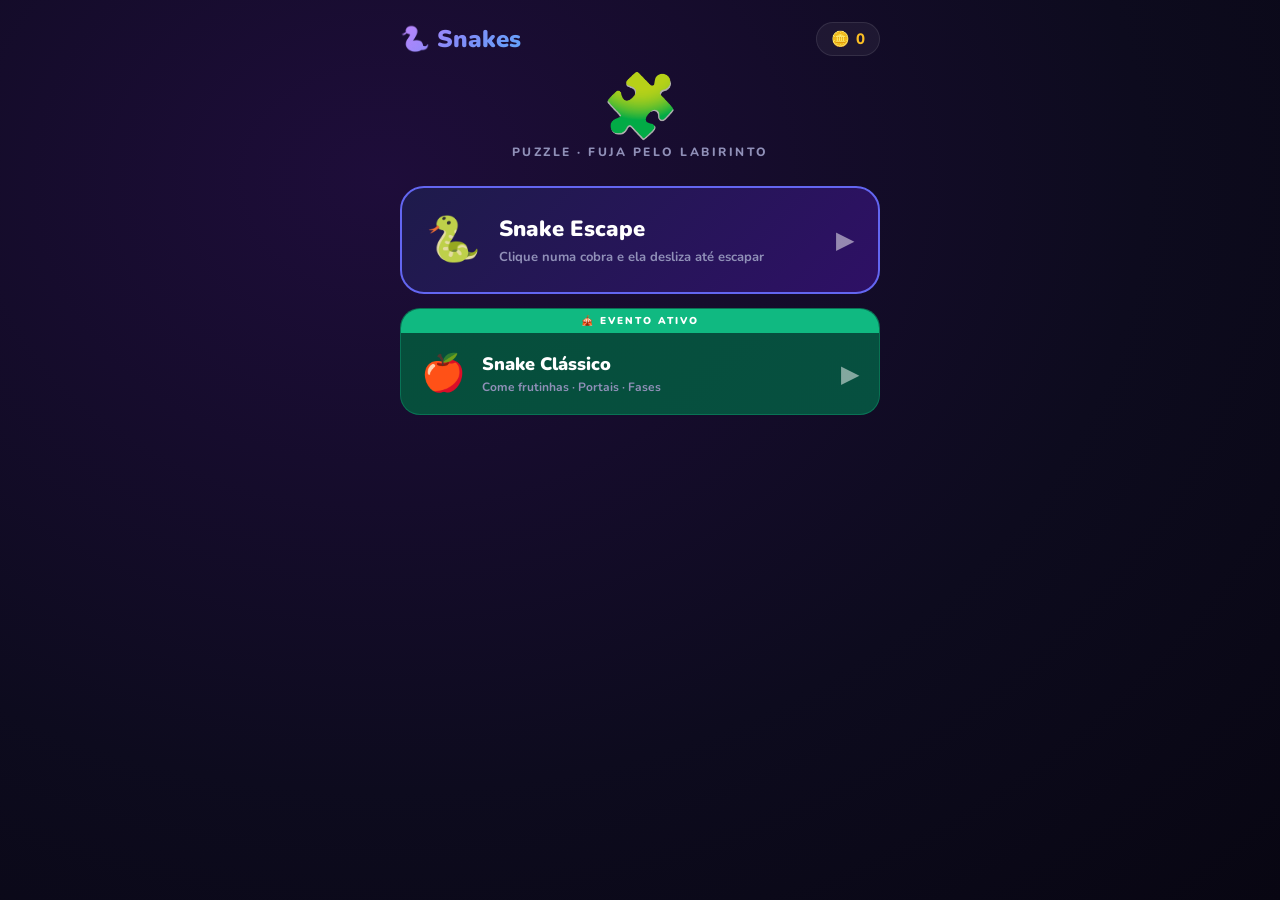
==== commit e33350be: "Classic Snake → evento: remove banner da home, acessa pelo 🎪 Snake Escape é o jogo principal. Snake " ====
--- a/index.html
+++ b/index.html
@@ -251,7 +251,16 @@
 #chest-sub{font-size:14px;color:#9090b8;font-weight:700;}
 
 /* ── Coins in HUD ────────────────────────────────────────── */
-#coins-game{font-size:12px;font-weight:800;color:#fbbf24;letter-spacing:.5px;}
+#coins-game,.cs-coins-disp{
+  font-size:11px;font-weight:800;color:#fbbf24;letter-spacing:.4px;
+  background:#fbbf2415;border:1px solid #fbbf2430;
+  border-radius:10px;padding:2px 7px;white-space:nowrap;
+}
+.hud-btn-cost{
+  border-radius:14px!important;width:auto!important;padding:0 9px!important;
+  gap:3px;flex-direction:column;
+}
+.btn-cost{font-size:9px;color:#fbbf24;font-weight:900;line-height:1;margin-top:-2px;}
 
 /* ── Home Screen ──────────────────────────────────────────── */
 #screen-home{
@@ -292,7 +301,26 @@
 }
 .game-banner:active{transform:scale(.97);}
 .gb-escape{background:linear-gradient(135deg,#1e1b4b,#2e1065);border-color:#6366f1;--glow:#6366f155;animation:pcPulse 3s ease-in-out infinite;}
-.gb-classic{background:linear-gradient(135deg,#064e3b,#065040);border-color:#10b981;--glow:#10b98155;animation:pcPulse 3s ease-in-out infinite;}
+.event-card{
+  border-radius:20px;overflow:hidden;cursor:pointer;
+  border:1.5px solid #10b98155;
+  background:linear-gradient(135deg,#064e3b,#065040);
+  transition:transform .12s,box-shadow .2s;
+}
+.event-card:active{transform:scale(.97);}
+.ev-badge{
+  background:#10b981;color:#fff;
+  font-size:10px;font-weight:900;letter-spacing:2px;
+  text-align:center;padding:5px;
+  text-transform:uppercase;
+}
+.ev-body{display:flex;align-items:center;gap:16px;padding:16px 20px;}
+.ev-icon{font-size:36px;flex-shrink:0;}
+.ev-info{flex:1;}
+.ev-name{font-size:18px;font-weight:900;margin-bottom:3px;}
+.ev-desc{font-size:12px;color:#9090b8;font-weight:700;}
+.hb-event-active{opacity:1!important;color:#10b981!important;}
+.hb-event-active .hb-icon{filter:drop-shadow(0 0 6px #10b981);}
 .gb-icon{font-size:44px;flex-shrink:0;}
 .gb-info{flex:1;}
 .gb-name{font-size:22px;font-weight:900;margin-bottom:4px;}
@@ -346,7 +374,10 @@
 <body>
 
 <div id="hud">
-  <button id="btn-back" class="hud-btn" title="Voltar" style="flex-shrink:0">✕</button>
+  <div style="display:flex;flex-direction:column;align-items:center;gap:3px;flex-shrink:0">
+    <button id="btn-back" class="hud-btn" title="Voltar">✕</button>
+    <div id="coins-game">🪙 0</div>
+  </div>
   <div id="timer-col">
     <div id="phase-lbl">Fase <b id="pnum">1</b></div>
     <div id="timer">2:00</div>
@@ -354,7 +385,7 @@
   </div>
   <div class="hud-btns">
     <button id="btn-hint"    class="hud-btn" title="Dica">💡</button>
-    <button id="btn-undo"    class="hud-btn" title="Desfazer (🪙10)">↩</button>
+    <button id="btn-undo"    class="hud-btn hud-btn-cost" title="Desfazer">↩<span class="btn-cost">🪙10</span></button>
     <button id="btn-restart" class="hud-btn" title="Reiniciar">↺</button>
   </div>
 </div>
@@ -399,7 +430,7 @@
     <button class="hotbar-btn" id="hb-home"><div class="hb-icon">🏠</div><div class="hb-label">Início</div></button>
     <button class="hotbar-btn" style="opacity:1"><div class="hb-icon">🗺️</div><div class="hb-label">Fases</div></button>
     <button class="hotbar-btn"><div class="hb-icon">🛒</div><div class="hb-label">Loja</div></button>
-    <button class="hotbar-btn"><div class="hb-icon">🎪</div><div class="hb-label">Eventos</div></button>
+    <button class="hotbar-btn hb-event-active" id="hb-events"><div class="hb-icon">🎪</div><div class="hb-label">Eventos</div></button>
   </div>
 </div>
 
@@ -410,25 +441,28 @@
     <div id="home-coins-disp">🪙 <span id="home-coins-val">0</span></div>
   </div>
   <div id="home-hero">
-    <div class="hh-emoji">🎮</div>
-    <p>Escolha seu jogo</p>
+    <div class="hh-emoji">🧩</div>
+    <p>Puzzle · Fuja pelo labirinto</p>
   </div>
   <div id="home-games">
     <div class="game-banner gb-escape" id="banner-escape">
-      <div class="gb-icon">🧩</div>
+      <div class="gb-icon">🐍</div>
       <div class="gb-info">
         <div class="gb-name">Snake Escape</div>
-        <div class="gb-desc">Fuja pelo labirinto · Puzzle</div>
+        <div class="gb-desc">Clique numa cobra e ela desliza até escapar</div>
       </div>
       <div class="gb-arrow">▶</div>
     </div>
-    <div class="game-banner gb-classic" id="banner-classic">
-      <div class="gb-icon">🍎</div>
-      <div class="gb-info">
-        <div class="gb-name">Snake</div>
-        <div class="gb-desc">Come frutinhas · Arcade</div>
+    <div id="home-event-card" class="event-card">
+      <div class="ev-badge">🎪 EVENTO ATIVO</div>
+      <div class="ev-body">
+        <div class="ev-icon">🍎</div>
+        <div class="ev-info">
+          <div class="ev-name">Snake Clássico</div>
+          <div class="ev-desc">Come frutinhas · Portais · Fases</div>
+        </div>
+        <div class="gb-arrow">▶</div>
       </div>
-      <div class="gb-arrow">▶</div>
     </div>
   </div>
 </div>
@@ -436,9 +470,12 @@
 <!-- Classic Snake -->
 <div id="screen-snake" class="hidden">
   <div id="cs-hud">
-    <button id="cs-back">✕</button>
-    <div id="cs-score-lbl">Score<b id="cs-score-val">0</b></div>
-    <div id="cs-level-lbl">Nível<b id="cs-level-val">1</b></div>
+    <div style="display:flex;flex-direction:column;align-items:center;gap:3px;flex-shrink:0">
+      <button id="cs-back">✕</button>
+      <div class="cs-coins-disp">🪙 <span id="cs-coins-val">0</span></div>
+    </div>
+    <div id="cs-score-lbl">🍎 <b id="cs-score-val">0</b>/<span id="cs-need-val">3</span></div>
+    <div id="cs-level-lbl">Fase<b id="cs-level-val">1</b></div>
   </div>
   <div id="cs-canvas-wrap"><canvas id="cs-canvas"></canvas></div>
   <div id="cs-dpad">
@@ -446,6 +483,15 @@
     <button class="dpad-btn" id="dpad-left">◀</button>
     <button class="dpad-btn" id="dpad-right">▶</button>
     <button class="dpad-btn" id="dpad-down">▼</button>
+  </div>
+</div>
+<div id="ov-cs-win" class="ov" style="z-index:60">
+  <div class="ov-card">
+    <h2>🎉 Fase Vencida!</h2>
+    <p id="cs-win-msg"></p>
+    <div id="cs-win-sub" style="font-size:14px;color:#fbbf24;font-weight:800;min-height:20px;"></div>
+    <button class="btn" id="cs-btn-next">Próxima Fase ▶</button>
+    <button class="btn btn-ghost" id="cs-btn-home2">◀ Menu</button>
   </div>
 </div>
 <div id="ov-cs-dead" class="ov" style="z-index:60">
@@ -1184,6 +1230,8 @@
 function updateCoinsHUD(){
   const c=SAVE.getCoins();
   const cg=document.getElementById('coins-game');if(cg) cg.textContent='🪙 '+c;
+  const cc=document.getElementById('cs-coins-val');if(cc) cc.textContent=c;
+  const hv=document.getElementById('home-coins-val');if(hv) hv.textContent=c;
 }
 
 // ── Estrelas ───────────────────────────────────────────────
@@ -1451,76 +1499,143 @@
 const CS={
   canvas:null,ctx:null,
   snake:[],dir:{x:1,y:0},nextDir:{x:1,y:0},
-  fruit:{r:0,c:0},
-  score:0,coinsEarned:0,level:1,fruitsThisLevel:0,
-  alive:false,loop:null,
-  COLS:20,ROWS:20,cs:0,
+  fruit:{r:0,c:0},portals:[],
+  score:0,coinsEarned:0,phase:1,
+  fruitsCollected:0,fruitsNeeded:3,
+  alive:false,phaseWon:false,loop:null,
+  rows:10,cols:10,cs:0,_anim:false,
 };
 const CS_COLORS=['#2ecc71','#3498db','#e74c3c','#f39c12','#9b59b6','#1abc9c','#e67e22','#e91e63'];
-
-function csInterval(){return Math.max(75,200-CS.level*12);}
+const PORTAL_PAIRS=[
+  {a:'#3b82f6',b:'#f97316'},
+  {a:'#10b981',b:'#e91e63'},
+  {a:'#a855f7',b:'#22d3ee'},
+];
+
+function csCfg(phase){
+  const t=Math.min(1,(phase-1)/20);
+  const tc=Math.sqrt(t);
+  return{
+    cols:Math.round(lerp(10,26,tc)),
+    rows:Math.round(lerp(8,20,tc)),
+    fruitsNeeded:Math.max(3,Math.round(lerp(3,14,t))),
+    numPortals:phase<3?0:Math.min(3,Math.floor((phase-2)/4)+1),
+    speed:Math.max(75,185-phase*8),
+  };
+}
 
 function startClassic(){
   document.getElementById('screen-home').classList.add('hidden');
   document.getElementById('screen-snake').classList.remove('hidden');
-  hide('ov-cs-dead');
+  hide('ov-cs-dead');hide('ov-cs-win');
+  CS.score=0;CS.coinsEarned=0;CS.phase=1;
+  csStartPhase(1);
+  if(!CS._anim){CS._anim=true;csAnimLoop();}
+}
+
+function csStartPhase(phase){
+  const cfg=csCfg(phase);
+  CS.rows=cfg.rows;CS.cols=cfg.cols;
+  CS.fruitsNeeded=cfg.fruitsNeeded;
+  CS.fruitsCollected=0;CS.phase=phase;
+  CS.alive=true;CS.phaseWon=false;
+  CS.dir={x:1,y:0};CS.nextDir={x:1,y:0};
 
   const maxW=Math.min(window.innerWidth-24,520);
   const maxH=window.innerHeight-200;
-  CS.cs=Math.max(12,Math.floor(Math.min(maxW,maxH)/CS.COLS));
-  CS.canvas.width=CS.COLS*CS.cs;CS.canvas.height=CS.ROWS*CS.cs;
-
-  CS.score=0;CS.coinsEarned=0;CS.level=1;CS.fruitsThisLevel=0;CS.alive=true;
-  CS.dir={x:1,y:0};CS.nextDir={x:1,y:0};
-  const mid=Math.floor(CS.ROWS/2);
-  CS.snake=[{r:mid,c:5},{r:mid,c:4},{r:mid,c:3}];
-  csSpawnFruit();updateCSHUD();
+  CS.cs=Math.max(12,Math.floor(Math.min(maxW/CS.cols,maxH/CS.rows)));
+  CS.canvas.width=CS.cols*CS.cs;CS.canvas.height=CS.rows*CS.cs;
+
+  const mr=Math.floor(CS.rows/2);
+  CS.snake=[{r:mr,c:5},{r:mr,c:4},{r:mr,c:3}];
+  const occ=new Set(CS.snake.map(s=>s.r*1000+s.c));
+
+  CS.portals=csSpawnPortals(cfg.numPortals,occ);
+  CS.portals.forEach(p=>{occ.add(p.a.r*1000+p.a.c);occ.add(p.b.r*1000+p.b.c);});
+  csSpawnFruit(occ);
+
+  updateCSHUD();updateCoinsHUD();
   clearInterval(CS.loop);
-  CS.loop=setInterval(classicTick,csInterval());
-  csAnimLoop();
+  CS.loop=setInterval(classicTick,cfg.speed);
 }
 
 function classicTick(){
-  if(!CS.alive) return;
+  if(!CS.alive||CS.phaseWon) return;
   CS.dir={...CS.nextDir};
   const head=CS.snake[0];
-  const nr=head.r+CS.dir.y,nc=head.c+CS.dir.x;
-  if(nr<0||nr>=CS.ROWS||nc<0||nc>=CS.COLS){csDead();return;}
+  let nr=head.r+CS.dir.y,nc=head.c+CS.dir.x;
+
+  // Wall collision
+  if(nr<0||nr>=CS.rows||nc<0||nc>=CS.cols){csDead();return;}
+
+  // Portal teleport
+  for(const p of CS.portals){
+    if(nr===p.a.r&&nc===p.a.c){nr=p.b.r;nc=p.b.c;break;}
+    else if(nr===p.b.r&&nc===p.b.c){nr=p.a.r;nc=p.a.c;break;}
+  }
+
+  // Self collision
   if(CS.snake.some(s=>s.r===nr&&s.c===nc)){csDead();return;}
+
   const ate=nr===CS.fruit.r&&nc===CS.fruit.c;
   CS.snake.unshift({r:nr,c:nc});
   if(!ate){CS.snake.pop();}
   else{
-    CS.score++;
-    const coins=Math.max(1,Math.round(1+CS.level*0.5));
-    SAVE.addCoins(coins);CS.coinsEarned+=coins;
-    CS.fruitsThisLevel++;
-    if(CS.fruitsThisLevel>=5+CS.level){
-      CS.fruitsThisLevel=0;CS.level++;
-      clearInterval(CS.loop);CS.loop=setInterval(classicTick,csInterval());
-    }
+    CS.score++;CS.fruitsCollected++;
+    SAVE.addCoins(1);CS.coinsEarned++;
+    updateCoinsHUD();
+    if(CS.fruitsCollected>=CS.fruitsNeeded){csWinPhase();return;}
     csSpawnFruit();updateCSHUD();
   }
+}
+
+function csWinPhase(){
+  CS.phaseWon=true;clearInterval(CS.loop);
+  document.getElementById('cs-win-msg').textContent=`Fase ${CS.phase} completa! 🎉`;
+  document.getElementById('cs-win-sub').textContent=`+${CS.fruitsCollected} 🪙 · Próxima: grade maior`;
+  setTimeout(()=>show('ov-cs-win'),350);
 }
 
 function csDead(){
   CS.alive=false;clearInterval(CS.loop);
-  document.getElementById('cs-dead-msg').textContent=`Score: ${CS.score} · Nível ${CS.level}`;
+  document.getElementById('cs-dead-msg').textContent=`Fase ${CS.phase} · 🍎 ${CS.score} frutas`;
   document.getElementById('cs-dead-coins').textContent=`+${CS.coinsEarned} 🪙 ganhos!`;
   setTimeout(()=>show('ov-cs-dead'),400);
 }
 
-function csSpawnFruit(){
-  const occ=new Set(CS.snake.map(s=>s.r*1000+s.c));
+function csSpawnFruit(existingOcc){
+  const occ=existingOcc||new Set([
+    ...CS.snake.map(s=>s.r*1000+s.c),
+    ...CS.portals.flatMap(p=>[p.a.r*1000+p.a.c,p.b.r*1000+p.b.c]),
+  ]);
   let r,c;
-  do{r=Math.floor(Math.random()*CS.ROWS);c=Math.floor(Math.random()*CS.COLS);}
+  do{r=Math.floor(Math.random()*CS.rows);c=Math.floor(Math.random()*CS.cols);}
   while(occ.has(r*1000+c));
   CS.fruit={r,c};
 }
 
+function csSpawnPortals(num,occ){
+  const portals=[];const used=new Set(occ);
+  for(let i=0;i<num;i++){
+    const colors=PORTAL_PAIRS[i%PORTAL_PAIRS.length];
+    let a=null,b=null;
+    for(let att=0;att<300&&(!a||!b);att++){
+      const r=Math.floor(Math.random()*CS.rows);
+      const c=Math.floor(Math.random()*CS.cols);
+      const k=r*1000+c;
+      if(used.has(k)) continue;
+      if(!a){a={r,c};used.add(k);}
+      else if(Math.abs(r-a.r)+Math.abs(c-a.c)>5){b={r,c};used.add(k);}
+    }
+    if(a&&b) portals.push({a,b,colors});
+  }
+  return portals;
+}
+
 function updateCSHUD(){
-  document.getElementById('cs-score-val').textContent=CS.score;
-  document.getElementById('cs-level-val').textContent=CS.level;
+  document.getElementById('cs-score-val').textContent=CS.fruitsCollected;
+  document.getElementById('cs-need-val').textContent=CS.fruitsNeeded;
+  document.getElementById('cs-level-val').textContent=CS.phase;
 }
 
 function csSetDir(dx,dy){
@@ -1529,13 +1644,13 @@
 }
 
 function csAnimLoop(){
-  if(document.getElementById('screen-snake').classList.contains('hidden')) return;
+  if(document.getElementById('screen-snake').classList.contains('hidden')){CS._anim=false;return;}
   renderClassic();
   requestAnimationFrame(csAnimLoop);
 }
 
 function renderClassic(){
-  const{ctx,canvas,cs,ROWS,COLS,snake,fruit,dir,level}=CS;
+  const{ctx,canvas,cs,rows,cols,snake,fruit,portals,dir,phase}=CS;
   if(!canvas||!ctx) return;
   ctx.clearRect(0,0,canvas.width,canvas.height);
 
@@ -1546,12 +1661,26 @@
 
   // Grid
   ctx.strokeStyle='rgba(255,255,255,0.04)';ctx.lineWidth=1;
-  for(let r=0;r<=ROWS;r++){ctx.beginPath();ctx.moveTo(0,r*cs);ctx.lineTo(COLS*cs,r*cs);ctx.stroke();}
-  for(let c=0;c<=COLS;c++){ctx.beginPath();ctx.moveTo(c*cs,0);ctx.lineTo(c*cs,ROWS*cs);ctx.stroke();}
-
-  // Fruit (pulsing glow)
-  const fx=fruit.c*cs+cs/2,fy=fruit.r*cs+cs/2,fr=cs*0.3;
-  const pulse=0.85+0.15*Math.sin(Date.now()/250);
+  for(let r=0;r<=rows;r++){ctx.beginPath();ctx.moveTo(0,r*cs);ctx.lineTo(cols*cs,r*cs);ctx.stroke();}
+  for(let c=0;c<=cols;c++){ctx.beginPath();ctx.moveTo(c*cs,0);ctx.lineTo(c*cs,rows*cs);ctx.stroke();}
+
+  // Portals
+  const pt=Date.now()/500;
+  for(const p of portals){
+    csDrawPortal(ctx,p.a.r,p.a.c,cs,p.colors.a,pt);
+    csDrawPortal(ctx,p.b.r,p.b.c,cs,p.colors.b,pt);
+    // Connection beam (faint line)
+    ctx.save();ctx.globalAlpha=0.06;
+    ctx.strokeStyle=p.colors.a;ctx.lineWidth=2;ctx.setLineDash([4,6]);
+    ctx.beginPath();
+    ctx.moveTo(p.a.c*cs+cs/2,p.a.r*cs+cs/2);
+    ctx.lineTo(p.b.c*cs+cs/2,p.b.r*cs+cs/2);
+    ctx.stroke();ctx.setLineDash([]);ctx.restore();
+  }
+
+  // Fruit
+  const fx=fruit.c*cs+cs/2,fy=fruit.r*cs+cs/2,fr=cs*0.28;
+  const pulse=0.88+0.12*Math.sin(Date.now()/220);
   ctx.save();
   ctx.shadowColor='#e74c3c';ctx.shadowBlur=cs*pulse;
   const fg=ctx.createRadialGradient(fx-fr*.3,fy-fr*.3,0,fx,fy,fr*1.1);
@@ -1560,11 +1689,11 @@
   ctx.beginPath();ctx.arc(fx,fy,fr*pulse,0,Math.PI*2);ctx.fill();
   ctx.shadowBlur=0;
   ctx.fillStyle='rgba(255,255,255,.55)';
-  ctx.beginPath();ctx.arc(fx-fr*.25,fy-fr*.3,fr*.25,0,Math.PI*2);ctx.fill();
+  ctx.beginPath();ctx.arc(fx-fr*.25,fy-fr*.28,fr*.26,0,Math.PI*2);ctx.fill();
   ctx.restore();
 
   if(!snake.length) return;
-  const color=CS_COLORS[(level-1)%CS_COLORS.length];
+  const color=CS_COLORS[(phase-1)%CS_COLORS.length];
   const bead=cs*0.3;
   const pts=snake.map(s=>({x:s.c*cs+cs/2,y:s.r*cs+cs/2}));
 
@@ -1575,24 +1704,45 @@
   for(let i=1;i<pts.length;i++) ctx.lineTo(pts[i].x,pts[i].y);
   ctx.stroke();ctx.restore();
 
-  // Outline + body
   ctx.fillStyle='rgba(0,0,0,0.4)';beadFill(ctx,pts,bead+2.2);
   ctx.fillStyle=color;beadFill(ctx,pts,bead);
 
   // Head
-  const head=pts[0];
-  const hg=ctx.createRadialGradient(head.x-bead*.3,head.y-bead*.3,0,head.x,head.y,bead*1.3);
+  const hd=pts[0];
+  const hg=ctx.createRadialGradient(hd.x-bead*.3,hd.y-bead*.3,0,hd.x,hd.y,bead*1.3);
   hg.addColorStop(0,lighten(color,55));hg.addColorStop(1,color);
   ctx.fillStyle=hg;
-  ctx.beginPath();ctx.arc(head.x,head.y,bead*1.3,0,Math.PI*2);ctx.fill();
+  ctx.beginPath();ctx.arc(hd.x,hd.y,bead*1.3,0,Math.PI*2);ctx.fill();
   ctx.strokeStyle='rgba(0,0,0,.4)';ctx.lineWidth=2;
-  ctx.beginPath();ctx.arc(head.x,head.y,bead*1.3,0,Math.PI*2);ctx.stroke();
-
-  // Eyes perpendicular to direction
-  const dl=Math.hypot(dir.x,dir.y)||1;
-  const ex=-dir.y/dl,ey=dir.x/dl;
-  drawEye(ctx,head.x+ex*bead*.5,head.y+ey*bead*.5,bead*.3);
-  drawEye(ctx,head.x-ex*bead*.5,head.y-ey*bead*.5,bead*.3);
+  ctx.beginPath();ctx.arc(hd.x,hd.y,bead*1.3,0,Math.PI*2);ctx.stroke();
+  const ex=-dir.y,ey=dir.x;
+  drawEye(ctx,hd.x+ex*bead*.5,hd.y+ey*bead*.5,bead*.3);
+  drawEye(ctx,hd.x-ex*bead*.5,hd.y-ey*bead*.5,bead*.3);
+}
+
+function csDrawPortal(ctx,r,c,cs,color,t){
+  const x=c*cs+cs/2,y=r*cs+cs/2,rad=cs*.36;
+  ctx.save();
+  // Outer pulse
+  ctx.globalAlpha=0.18+0.1*Math.sin(t*2);
+  ctx.strokeStyle=color;ctx.lineWidth=cs*.18;
+  ctx.beginPath();ctx.arc(x,y,rad*1.35,0,Math.PI*2);ctx.stroke();
+  // Dark fill
+  ctx.globalAlpha=1;
+  ctx.fillStyle='#000c';
+  ctx.beginPath();ctx.arc(x,y,rad,0,Math.PI*2);ctx.fill();
+  // Color ring
+  ctx.strokeStyle=color;ctx.lineWidth=cs*.1;
+  ctx.beginPath();ctx.arc(x,y,rad,0,Math.PI*2);ctx.stroke();
+  // Rotating arc
+  ctx.globalAlpha=0.85;
+  ctx.strokeStyle=color;ctx.lineWidth=cs*.07;ctx.lineCap='round';
+  ctx.beginPath();ctx.arc(x,y,rad*.62,t%(Math.PI*2),(t%(Math.PI*2))+Math.PI*1.3);ctx.stroke();
+  // Center dot
+  ctx.globalAlpha=0.6+0.4*Math.sin(t*3);
+  ctx.fillStyle=color;
+  ctx.beginPath();ctx.arc(x,y,cs*.07,0,Math.PI*2);ctx.fill();
+  ctx.restore();
 }
 
 // ═══════════════════════════════════════════════════════════
@@ -1635,12 +1785,15 @@
 
   // Home screen
   document.getElementById('banner-escape').addEventListener('click',showMap);
-  document.getElementById('banner-classic').addEventListener('click',startClassic);
+  document.getElementById('home-event-card').addEventListener('click',startClassic);
+  document.getElementById('hb-events').addEventListener('click',startClassic);
 
   // Classic snake controls
   document.getElementById('cs-back').addEventListener('click',showHome);
   document.getElementById('cs-btn-retry').addEventListener('click',startClassic);
   document.getElementById('cs-btn-home').addEventListener('click',showHome);
+  document.getElementById('cs-btn-next').addEventListener('click',()=>{hide('ov-cs-win');csStartPhase(CS.phase+1);});
+  document.getElementById('cs-btn-home2').addEventListener('click',showHome);
   document.getElementById('dpad-up')   .addEventListener('click',()=>csSetDir(0,-1));
   document.getElementById('dpad-down') .addEventListener('click',()=>csSetDir(0,1));
   document.getElementById('dpad-left') .addEventListener('click',()=>csSetDir(-1,0));
@@ -1668,7 +1821,7 @@
   },{passive:true});
 
   window.addEventListener('resize',()=>{
-    if(!document.getElementById('screen-snake').classList.contains('hidden')) startClassic();
+    if(!document.getElementById('screen-snake').classList.contains('hidden')) csStartPhase(CS.phase);
     else if(!document.getElementById('screen-map').classList.contains('hidden')) buildMapScreen();
     else if(!document.getElementById('hud').style) startPhase(G.phase);
   });
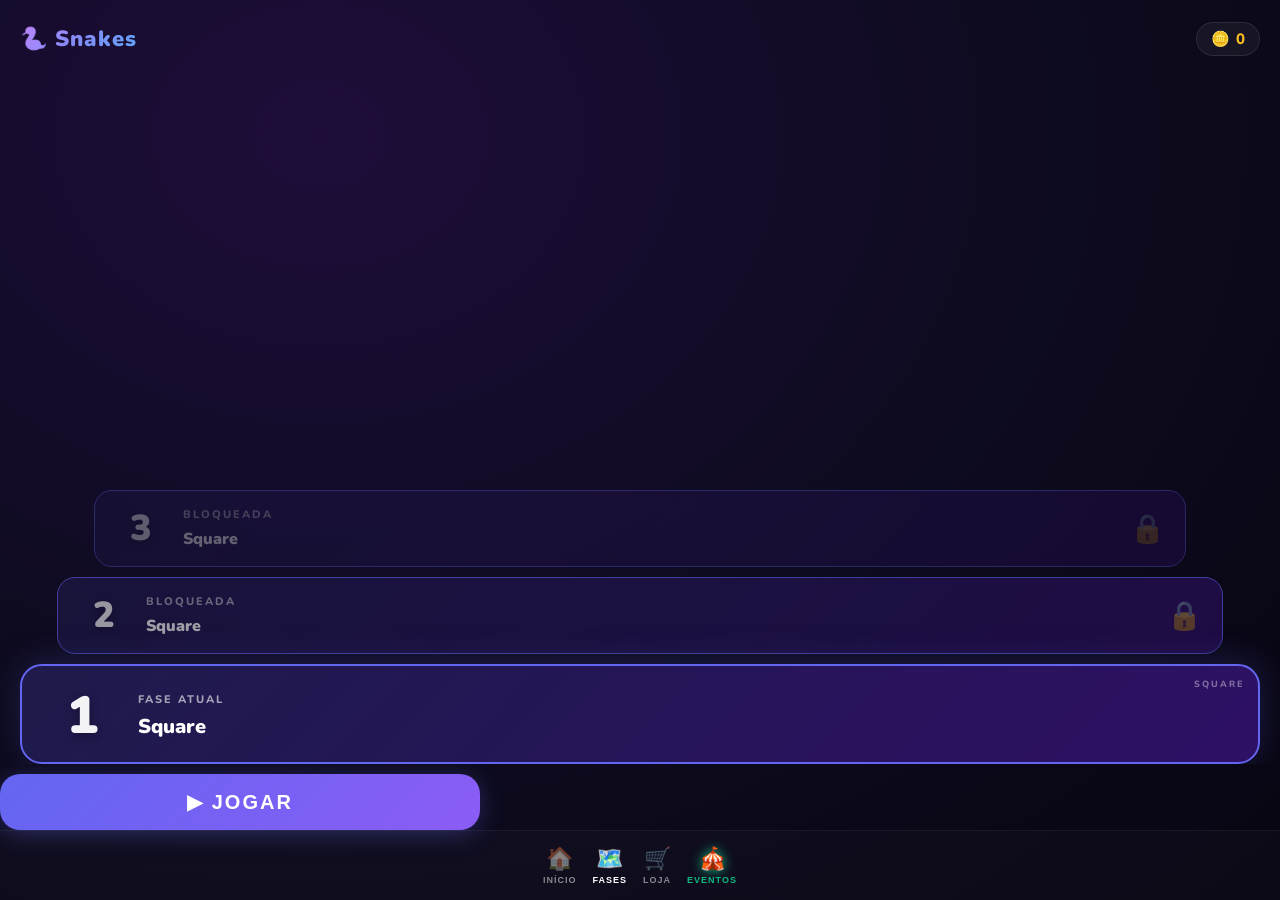
==== commit 83d60cd1: "Snake Escape vira tela principal, Classic Snake so pelo botao Eventos Remove home screen intermediar" ====
--- a/index.html
+++ b/index.html
@@ -262,63 +262,6 @@
 }
 .btn-cost{font-size:9px;color:#fbbf24;font-weight:900;line-height:1;margin-top:-2px;}
 
-/* ── Home Screen ──────────────────────────────────────────── */
-#screen-home{
-  position:fixed;inset:0;z-index:300;
-  background:radial-gradient(ellipse at 30% 20%,#1e0d3a 0%,#0d0b1e 60%,#080612 100%);
-  display:flex;flex-direction:column;align-items:center;
-  padding:0 20px;overflow:hidden;transition:opacity .3s;
-}
-#screen-home.hidden{opacity:0;pointer-events:none;}
-#home-header{
-  width:100%;max-width:480px;
-  display:flex;align-items:center;justify-content:space-between;
-  padding:22px 0 0;
-}
-#home-header h1{
-  font-size:24px;font-weight:900;
-  background:linear-gradient(135deg,#c084fc,#818cf8,#60a5fa);
-  -webkit-background-clip:text;-webkit-text-fill-color:transparent;background-clip:text;
-}
-#home-coins-disp{
-  display:flex;align-items:center;gap:6px;
-  font-size:15px;font-weight:800;color:#fbbf24;
-  background:#ffffff0d;border:1.5px solid #ffffff18;
-  border-radius:20px;padding:6px 14px;
-}
-#home-hero{
-  display:flex;flex-direction:column;align-items:center;
-  padding:20px 0 26px;gap:6px;
-}
-.hh-emoji{font-size:62px;line-height:1;}
-#home-hero p{color:#9090b8;font-size:12px;font-weight:800;letter-spacing:2.5px;text-transform:uppercase;}
-#home-games{width:100%;max-width:480px;display:flex;flex-direction:column;gap:14px;}
-.game-banner{
-  border-radius:24px;padding:22px 24px;
-  display:flex;align-items:center;gap:18px;
-  cursor:pointer;transition:transform .12s,box-shadow .2s;
-  border:2px solid transparent;
-}
-.game-banner:active{transform:scale(.97);}
-.gb-escape{background:linear-gradient(135deg,#1e1b4b,#2e1065);border-color:#6366f1;--glow:#6366f155;animation:pcPulse 3s ease-in-out infinite;}
-.event-card{
-  border-radius:20px;overflow:hidden;cursor:pointer;
-  border:1.5px solid #10b98155;
-  background:linear-gradient(135deg,#064e3b,#065040);
-  transition:transform .12s,box-shadow .2s;
-}
-.event-card:active{transform:scale(.97);}
-.ev-badge{
-  background:#10b981;color:#fff;
-  font-size:10px;font-weight:900;letter-spacing:2px;
-  text-align:center;padding:5px;
-  text-transform:uppercase;
-}
-.ev-body{display:flex;align-items:center;gap:16px;padding:16px 20px;}
-.ev-icon{font-size:36px;flex-shrink:0;}
-.ev-info{flex:1;}
-.ev-name{font-size:18px;font-weight:900;margin-bottom:3px;}
-.ev-desc{font-size:12px;color:#9090b8;font-weight:700;}
 .hb-event-active{opacity:1!important;color:#10b981!important;}
 .hb-event-active .hb-icon{filter:drop-shadow(0 0 6px #10b981);}
 .gb-icon{font-size:44px;flex-shrink:0;}
@@ -435,37 +378,6 @@
 </div>
 
 <!-- Home Screen -->
-<div id="screen-home">
-  <div id="home-header">
-    <h1>🐍 Snakes</h1>
-    <div id="home-coins-disp">🪙 <span id="home-coins-val">0</span></div>
-  </div>
-  <div id="home-hero">
-    <div class="hh-emoji">🧩</div>
-    <p>Puzzle · Fuja pelo labirinto</p>
-  </div>
-  <div id="home-games">
-    <div class="game-banner gb-escape" id="banner-escape">
-      <div class="gb-icon">🐍</div>
-      <div class="gb-info">
-        <div class="gb-name">Snake Escape</div>
-        <div class="gb-desc">Clique numa cobra e ela desliza até escapar</div>
-      </div>
-      <div class="gb-arrow">▶</div>
-    </div>
-    <div id="home-event-card" class="event-card">
-      <div class="ev-badge">🎪 EVENTO ATIVO</div>
-      <div class="ev-body">
-        <div class="ev-icon">🍎</div>
-        <div class="ev-info">
-          <div class="ev-name">Snake Clássico</div>
-          <div class="ev-desc">Come frutinhas · Portais · Fases</div>
-        </div>
-        <div class="gb-arrow">▶</div>
-      </div>
-    </div>
-  </div>
-</div>
 
 <!-- Classic Snake -->
 <div id="screen-snake" class="hidden">
@@ -545,21 +457,12 @@
 // MAP SCREEN
 // ═══════════════════════════════════════════════════════════
 
-function showHome(){
+function showMap(){
   clearInterval(G.timerH);
   clearInterval(CS.loop);CS.alive=false;
-  hide('ov-win');hide('ov-lose');hide('ov-chest');hide('ov-cs-dead');
-  document.getElementById('screen-map').classList.add('hidden');
+  hide('ov-win');hide('ov-lose');hide('ov-chest');hide('ov-cs-dead');hide('ov-cs-win');
   document.getElementById('screen-snake').classList.add('hidden');
-  document.getElementById('screen-home').classList.remove('hidden');
-  document.getElementById('home-coins-val').textContent=SAVE.getCoins();
-}
-
-function showMap(){
-  clearInterval(G.timerH);
-  hide('ov-win');hide('ov-lose');hide('ov-chest');
   buildMapScreen();
-  document.getElementById('screen-home').classList.add('hidden');
   document.getElementById('screen-map').classList.remove('hidden');
 }
 
@@ -1525,7 +1428,7 @@
 }
 
 function startClassic(){
-  document.getElementById('screen-home').classList.add('hidden');
+  document.getElementById('screen-map').classList.add('hidden');
   document.getElementById('screen-snake').classList.remove('hidden');
   hide('ov-cs-dead');hide('ov-cs-win');
   CS.score=0;CS.coinsEarned=0;CS.phase=1;
@@ -1781,19 +1684,15 @@
     G.timerH=setInterval(tick,1000);
   });
   document.getElementById('btn-chest-ok').addEventListener('click',()=>{hide('ov-chest');showMap();});
-  document.getElementById('hb-home').addEventListener('click',showHome);
-
-  // Home screen
-  document.getElementById('banner-escape').addEventListener('click',showMap);
-  document.getElementById('home-event-card').addEventListener('click',startClassic);
+  document.getElementById('hb-home').addEventListener('click',showMap);
   document.getElementById('hb-events').addEventListener('click',startClassic);
 
   // Classic snake controls
-  document.getElementById('cs-back').addEventListener('click',showHome);
+  document.getElementById('cs-back').addEventListener('click',showMap);
   document.getElementById('cs-btn-retry').addEventListener('click',startClassic);
-  document.getElementById('cs-btn-home').addEventListener('click',showHome);
+  document.getElementById('cs-btn-home').addEventListener('click',showMap);
   document.getElementById('cs-btn-next').addEventListener('click',()=>{hide('ov-cs-win');csStartPhase(CS.phase+1);});
-  document.getElementById('cs-btn-home2').addEventListener('click',showHome);
+  document.getElementById('cs-btn-home2').addEventListener('click',showMap);
   document.getElementById('dpad-up')   .addEventListener('click',()=>csSetDir(0,-1));
   document.getElementById('dpad-down') .addEventListener('click',()=>csSetDir(0,1));
   document.getElementById('dpad-left') .addEventListener('click',()=>csSetDir(-1,0));
@@ -1826,7 +1725,7 @@
     else if(!document.getElementById('hud').style) startPhase(G.phase);
   });
 
-  showHome();
+  showMap();
 });
 </script>
 </body>
